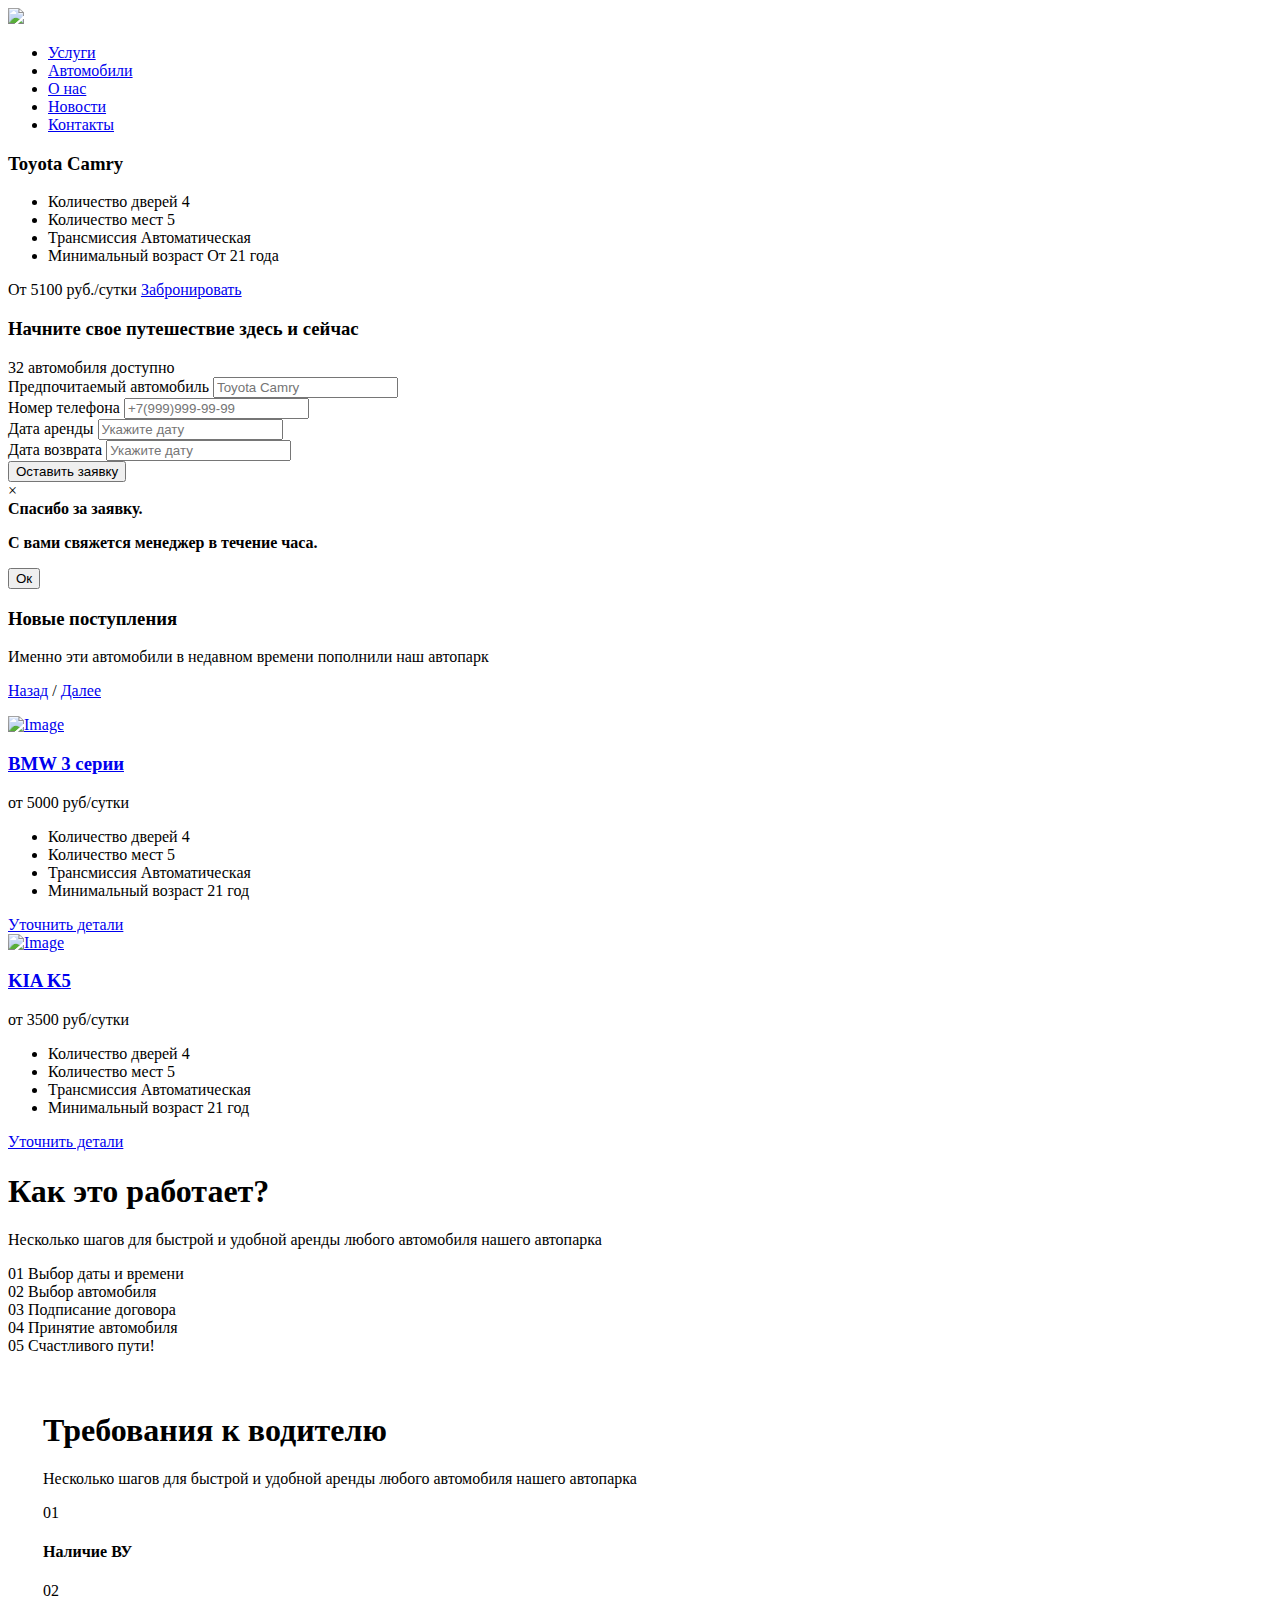
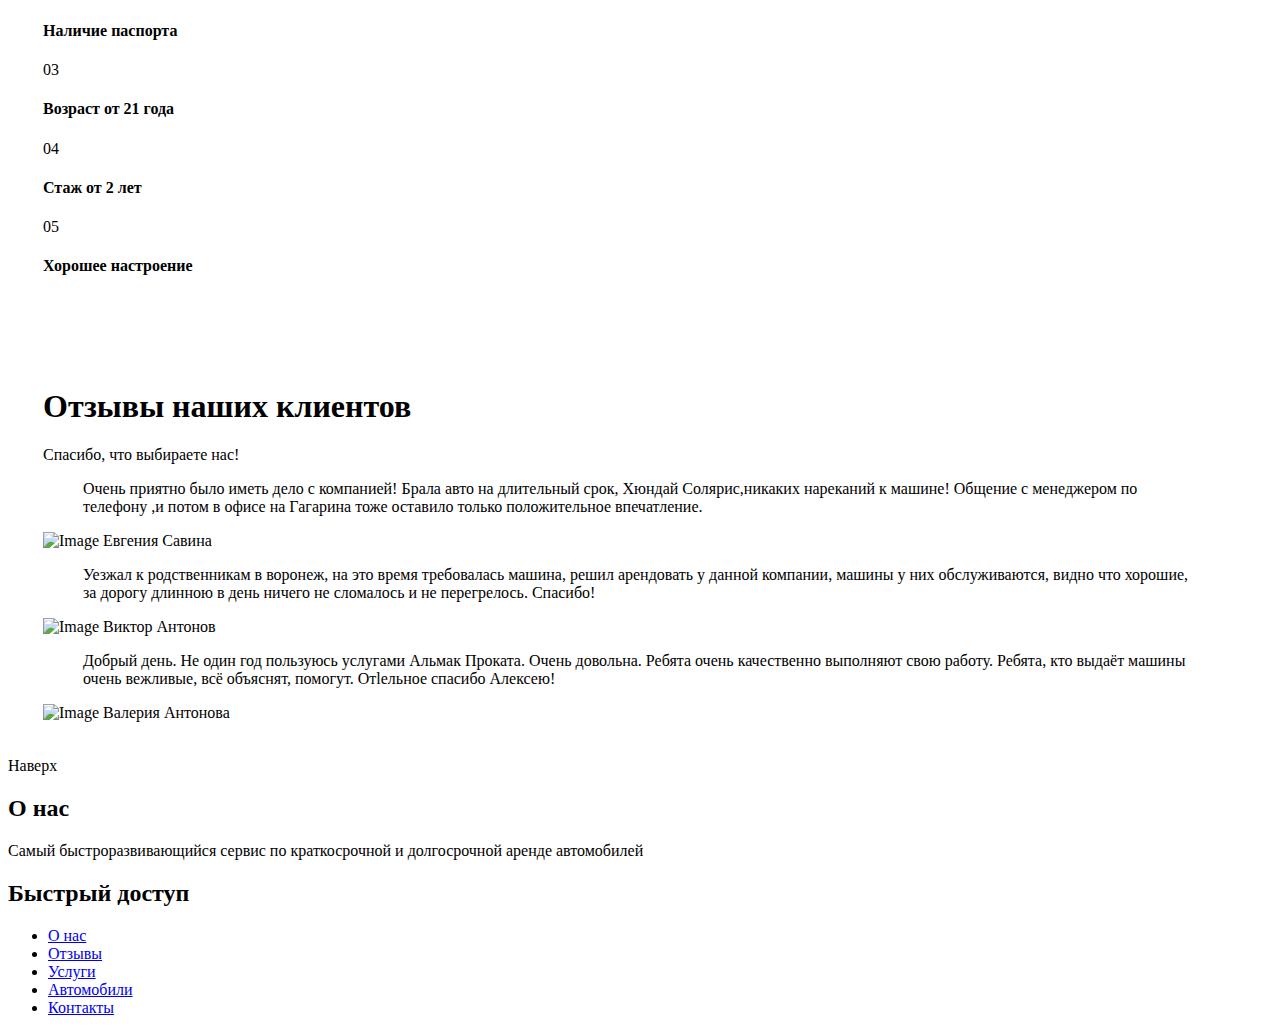
==== index.html @ 3ff5a83d "Add files via upload" ====
<!doctype html>
<html lang="en">

  <head>
    <title>Car Rent</title>
    <meta charset="utf-8">
    <meta name="viewport" content="width=device-width, initial-scale=1, shrink-to-fit=no">

    <link href="https://fonts.googleapis.com/css?family=DM+Sans:300,400,700&display=swap" rel="stylesheet">

    <link rel="stylesheet" href="fonts/icomoon/style.css">

    <link rel="stylesheet" href="css/bootstrap.min.css">
    <link rel="stylesheet" href="css/bootstrap-datepicker.css">
    <link rel="stylesheet" href="css/jquery.fancybox.min.css">
    <link rel="stylesheet" href="css/owl.carousel.min.css">
    <link rel="stylesheet" href="css/owl.theme.default.min.css">
    <link rel="stylesheet" href="fonts/flaticon/font/flaticon.css">
    <link rel="stylesheet" href="css/aos.css">

    <!-- MAIN CSS -->
    <link rel="stylesheet" href="css/style.css">

    <style type="text/css">
	body { background: url(images/fon.jpg); }

	.vtoroe {
	 	       padding: 35px;
    }


    </style>

  </head>

  <body data-spy="scroll" data-target=".site-navbar-target" data-offset="300">

    
    <div class="site-wrap" id="home-section">

      <div class="site-mobile-menu site-navbar-target">
        <div class="site-mobile-menu-header">
          <div class="site-mobile-menu-close mt-3">
            <span class="icon-close2 js-menu-toggle"></span>
          </div>
        </div>
        <div class="site-mobile-menu-body"></div>
      </div>



      <header class="site-navbar site-navbar-target" role="banner">

        <div class="container">
          <div class="row align-items-center position-relative">

            <div class="col-3 ">
              <div class="site-logo">
                <a href="index.html"><img src="images/logoavto.png" class="img-fluid"></a>
              </div>
            </div>

            <div class="col-9  text-right">
              

              <span class="d-inline-block d-lg-none"><a href="#" class="text-white site-menu-toggle js-menu-toggle py-5 text-white"><span class="icon-menu h3 text-white"></span></a></span>

              

              <nav class="site-navigation text-right ml-auto d-none d-lg-block" role="navigation">
                <ul class="site-menu main-menu js-clone-nav ml-auto ">
                  <li><a href="services.html" class="nav-link">Услуги</a></li>
                  <li><a href="cars.html" class="nav-link">Автомобили</a></li>
                  <li><a href="about.html" class="nav-link">О нас</a></li>
				  <li><a href="blog.html" class="nav-link">Новости</a></li>
                  <li><a href="contact.html" class="nav-link">Контакты</a></li>
                </ul>
              </nav>
            </div>

            
          </div>
        </div>

      </header>

    <div class="ftco-blocks-cover-1">
      <div class="ftco-cover-1 overlay" style="background-image: url('images/24.jpg')">
        <div class="container">
          <div class="row align-items-center">
            <div class="col-lg-5">
              <div class="feature-car-rent-box-1">
                <h3>Toyota Camry</h3>
                <ul class="list-unstyled">
                  <li>
                    <span>Количество дверей</span>
                    <span class="spec">4</span>
                  </li>
                  <li>
                    <span>Количество мест</span>
                    <span class="spec">5</span>
                  </li>
                  <li>
                    <span>Трансмиссия</span>
                    <span class="spec">Автоматическая</span>
                  </li>
                  <li>
                    <span>Минимальный возраст</span>
                    <span class="spec">От 21 года</span>
                  </li>
                </ul>
                <div class="d-flex align-items-center bg-light p-3">
                  <span>От 5100 руб./сутки</span>
                  <a href="contact.html" class="ml-auto btn btn-primary">Забронировать</a>
                </div>
              </div>
            </div>
          </div>
        </div>
      </div>
    </div>

    <div class="site-section pt-0 pb-0">
      <div class="container">
        <div class="row">
          <div class="col-12">
            
              <form class="trip-form">
                <div class="row align-items-center mb-4">
                  <div class="col-md-6">
                    <h3 class="m-0">Начните свое путешествие здесь и сейчас</h3>
                  </div>
                  <div class="col-md-6 text-md-right">
                    <span class="text-primary">32</span> <span>автомобиля доступно</span></span>
                  </div>
                </div>
                <div class="row">
                  <div class="form-group col-md-3">
                    <label for="cf-1">Предпочитаемый автомобиль</label>
                    <input type="text" id="cf-1" placeholder="Toyota Camry" class="form-control">
                  </div>
                  <div class="form-group col-md-3">
                    <label for="cf-2">Номер телефона</label>
                    <input type="text" id="cf-2" placeholder="+7(999)999-99-99" class="form-control">
                  </div>
                  <div class="form-group col-md-3">
                    <label for="cf-3">Дата аренды</label>
                    <input type="text" id="cf-3" placeholder="Укажите дату" class="form-control datepicker px-3">
                  </div>
                  <div class="form-group col-md-3">
                    <label for="cf-4">Дата возврата</label>
                    <input type="text" id="cf-4" placeholder="Укажите дату" class="form-control datepicker px-3">
                  </div>
                </div>
                <div class="row">
                  <div class="col-lg-6">
				  <button type="button" class="btn" onclick="document.getElementById('id02').style.display='block'">
				
					<span class="btn btn-primary">Оставить заявку</span>
				
				</button>
				<div id="id02" class="modal2">
					<div class="container2">
					<span onclick="document.getElementById('id02').style.display='none'" class="close" title="Закрыть">×</span>
					<br>
						<label><b>Спасибо за заявку. <p>С вами свяжется менеджер в течение часа.</p></b></label><p></p>
						<button type="button" onclick="document.getElementById('id02').style.display='none'" class="cancelbtn">Ок</button>
					</div>

			</div>

                  </div>
                </div>
				</form>
			</div>
              </form>
            </div>
        </div>
      </div>
    </div>

    

    <div class="site-section">
      <div class="container">
        <div class="row">
          <div class="col-lg-3">
            <h3>Новые поступления</h3>
            <p class="mb-4">Именно эти автомобили в недавном времени пополнили наш автопарк</p>
            <p>
              <a href="#" class="btn btn-primary custom-prev">Назад</a>
              <span class="mx-2">/</span>
              <a href="#" class="btn btn-primary custom-next">Далее</a>
            </p>
          </div>
          <div class="col-lg-9">




            <div class="nonloop-block-13 owl-carousel">
              <div class="item-1">
                <a href="#"><img src="images/33.jpg" alt="Image" class="img-fluid"></a>
                <div class="item-1-contents">
                  <div class="text-center">
                  <h3><a href="#">BMW 3 серии</a></h3>
                  <div class="rating">
                    <span class="icon-star text-warning"></span>
                    <span class="icon-star text-warning"></span>
                    <span class="icon-star text-warning"></span>
                    <span class="icon-star text-warning"></span>
                    <span class="icon-star text-warning"></span>
                  </div>
                  <div class="rent-price"><span>от 5000 руб/сутки</span></div>
                  </div>
                  <ul class="specs">
                    <li>
                      <span>Количество дверей</span>
                      <span class="spec">4</span>
                    </li>
                    <li>
                      <span>Количество мест</span>
                      <span class="spec">5</span>
                    </li>
                    <li>
                      <span>Трансмиссия</span>
                      <span class="spec">Автоматическая</span>
                    </li>
                    <li>
                      <span>Минимальный возраст</span>
                      <span class="spec">21 год</span>
                    </li>
                  </ul>
                  <div class="d-flex action">
                    <a href="contact.html" class="btn btn-primary">Уточнить детали</a>
                  </div>
                </div>
              </div>


              <div class="item-1">
                <a href="#"><img src="images/k5.jpg" alt="Image" class="img-fluid"></a>
                <div class="item-1-contents">
                  <div class="text-center">
                  <h3><a href="#">KIA K5</a></h3>
                  <div class="rating">
                    <span class="icon-star text-warning"></span>
                    <span class="icon-star text-warning"></span>
                    <span class="icon-star text-warning"></span>
                    <span class="icon-star text-warning"></span>
                    <span class="icon-star text-warning"></span>
                  </div>
                  <div class="rent-price"><span>от 3500 руб/сутки</div>
                  </div>
                  <ul class="specs">
                    <li>
                      <span>Количество дверей</span>
                      <span class="spec">4</span>
                    </li>
                    <li>
                      <span>Количество мест</span>
                      <span class="spec">5</span>
                    </li>
                    <li>
                      <span>Трансмиссия</span>
                      <span class="spec">Автоматическая</span>
                    </li>
                    <li>
                      <span>Минимальный возраст</span>
                      <span class="spec">21 год</span>
                    </li>
                  </ul>
                  <div class="d-flex action">
                    <a href="contact.html" class="btn btn-primary">Уточнить детали</a>
                  </div>
                </div>
              </div>
			  
			  
              </div>
			  

            </div>
            
          </div>
        </div>
      </div>
    

   


    <div>
      <div class="row justify-content-center text-center">
        <div class="col-7 text-center mb-5">
          <h1>Как это работает?</h1>
          <p>Несколько шагов для быстрой и удобной аренды любого автомобиля нашего автопарка</p>
        </div>
      </div>
      <div class="how-it-works d-flex">
        <div class="step">
          <span class="number"><span>01</span></span>
          <span class="caption">Выбор даты и времени</span>
        </div>
        <div class="step">
          <span class="number"><span>02</span></span>
          <span class="caption">Выбор автомобиля</span>
        </div>
        <div class="step">
          <span class="number"><span>03</span></span>
          <span class="caption">Подписание договора</span>
        </div>
        <div class="step">
          <span class="number"><span>04</span></span>
          <span class="caption">Принятие автомобиля</span>
        </div>
        <div class="step">
          <span class="number"><span>05</span></span>
          <span class="caption">Счастливого пути!</span>
        </div>
      </div>
     

         <div class="vtoroe">

      <div class="row justify-content-center text-center">
        <div class="col-7 text-center mb-5">
          <h1>Требования к водителю</h1>
          <p>Несколько шагов для быстрой и удобной аренды любого автомобиля нашего автопарка</p>
        </div>
      </div>
      <div class="how-it-works d-flex text-center">
        <div class="step">
          <span class="number"><span>01</span></span>
          <span class="caption"><h4>Наличие ВУ</h4></span>
        </div>
        <div class="step">
          <span class="number"><span>02</span></span>
          <span class="caption"><h4>Наличие паспорта</h4></span>
        </div>
        <div class="step">
          <span class="number"><span>03</span></span>
          <span class="caption"><h4>Возраст от 21 года</h4></span>
        </div>
        <div class="step">
          <span class="number"><span>04</span></span>
          <span class="caption"><h4>Стаж от 2 лет</h4></span>
        </div>
        <div class="step">
          <span class="number"><span>05</span></span>
          <span class="caption"><h4>Хорошее настроение</h4></span>
        </div>
      </div>
    </div>
	</div>
    
    
    <div class="vtoroe">
      <div class="container">
        <div class="row justify-content-center text-center mb-5">
          <div> 
            <h1>Отзывы наших клиентов</h1>
	    <p>Спасибо, что выбираете нас!</p>
          </div>
        </div>
        <div class="row">
          <div class="col-lg-4 mb-4 mb-lg-0">
            <div class="testimonial-2">
              <blockquote class="mb-4">
                <p>Очень приятно было иметь дело с компанией! Брала авто на длительный срок, Хюндай Солярис,никаких нареканий к машине! Общение с менеджером по телефону ,и потом в офисе на Гагарина тоже оставило только положительное впечатление.</p>
              </blockquote>
              <div class="d-flex v-card align-items-center">
                <img src="images/person_1.jpg" alt="Image" class="img-fluid mr-3">
                <span>Евгения Савина</span>
              </div>
            </div>
          </div>
          <div class="col-lg-4 mb-4 mb-lg-0">
            <div class="testimonial-2">
              <blockquote class="mb-4">
                <p>Уезжал к родственникам в воронеж, на это время требовалась машина, решил арендовать у данной компании, машины у них обслуживаются, видно что хорошие, за дорогу длинною в день ничего не сломалось и не перегрелось. Спасибо!</p>
              </blockquote>
              <div class="d-flex v-card align-items-center">
                <img src="images/person_2.jpg" alt="Image" class="img-fluid mr-3">
                <span>Виктор Антонов</span>
              </div>
            </div>
          </div>
          <div class="col-lg-4 mb-4 mb-lg-0">
            <div class="testimonial-2">
              <blockquote class="mb-4">
                <p>Добрый день. Не один год пользуюсь услугами Альмак Проката. Очень довольна. Ребята очень качественно выполняют свою работу. Ребята, кто выдаёт машины очень вежливые, всё объяснят, помогут. Отlельное спасибо Алексею!</p>
              </blockquote>
              <div class="d-flex v-card align-items-center">
                <img src="images/person_3.jpg" alt="Image" class="img-fluid mr-3">
                <span>Валерия Антонова</span>
              </div>
            </div>
          </div>
        </div>
      </div>
    </div>

		<div id="button-up">
			<span>Наверх</span>
		</div>
		
    <footer class="site-footer">
      <div class="container">
        <div class="row">
          <div class="col-lg-3">
            <h2 class="footer-heading mb-4">О нас</h2>
                <p>Самый быстроразвивающийся сервис по краткосрочной и долгосрочной аренде автомобилей </p>
          </div>
          <div class="col-lg-8 ml-auto">
            <div class="row">
              <div class="col-lg-3">
                <h2 class="footer-heading mb-4">Быстрый доступ</h2>
                <ul class="col-xs-4">
                  <li><a href="about.html">О нас</a></li>
                  <li><a href="index.html">Отзывы</a></li>
                  <li><a href="services.html">Услуги</a></li>
                  <li><a href="cars.html">Автомобили</a></li>
                  <li><a href="contact.html">Контакты</a></li>
                </ul>
              </div>
            </div>
          </div>
        </div>
        <div style="position:absolute; left:730px; bottom: -2700px;"> 
		<a href="https://ru-ru.facebook.com" class="facebook"></a>
    	<a href="https://twitter.com" class="twitter"></a>
    	<a href="https://www.youtube.com" class="youtube"></a>
    	<a href="https://www.instagram.com" class="instagram"></a>
    	<a href="https://www.linkedin.cn" class="linkedin"></a>
	</div>
      </div>
    </footer>

    </div>

    <script src="js/jquery-3.3.1.min.js"></script>
    <script src="js/popper.min.js"></script>
    <script src="js/bootstrap.min.js"></script>
    <script src="js/owl.carousel.min.js"></script>
    <script src="js/jquery.sticky.js"></script>
    <script src="js/jquery.waypoints.min.js"></script>
    <script src="js/jquery.animateNumber.min.js"></script>
    <script src="js/jquery.fancybox.min.js"></script>
    <script src="js/jquery.easing.1.3.js"></script>
    <script src="js/bootstrap-datepicker.min.js"></script>
    <script src="js/aos.js"></script>

    <script src="js/main.js"></script>
	
  </body>

</html>
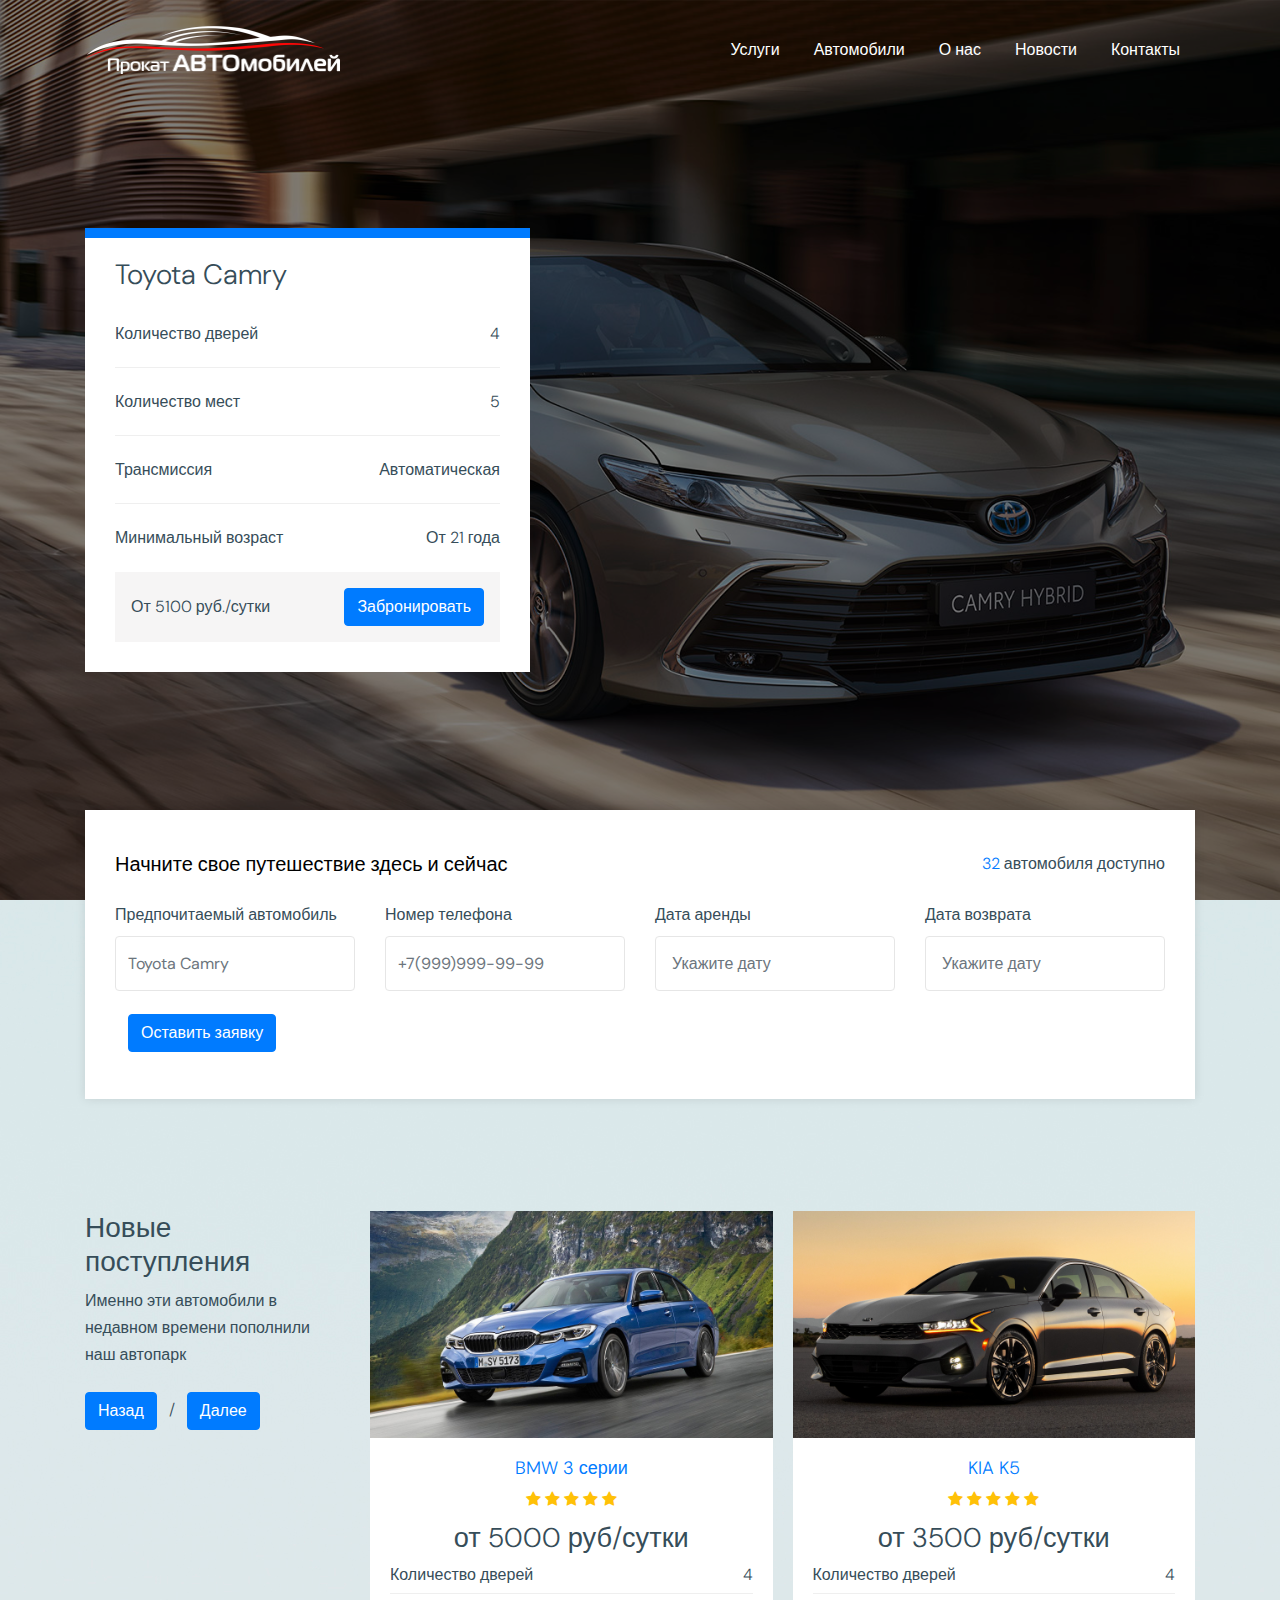
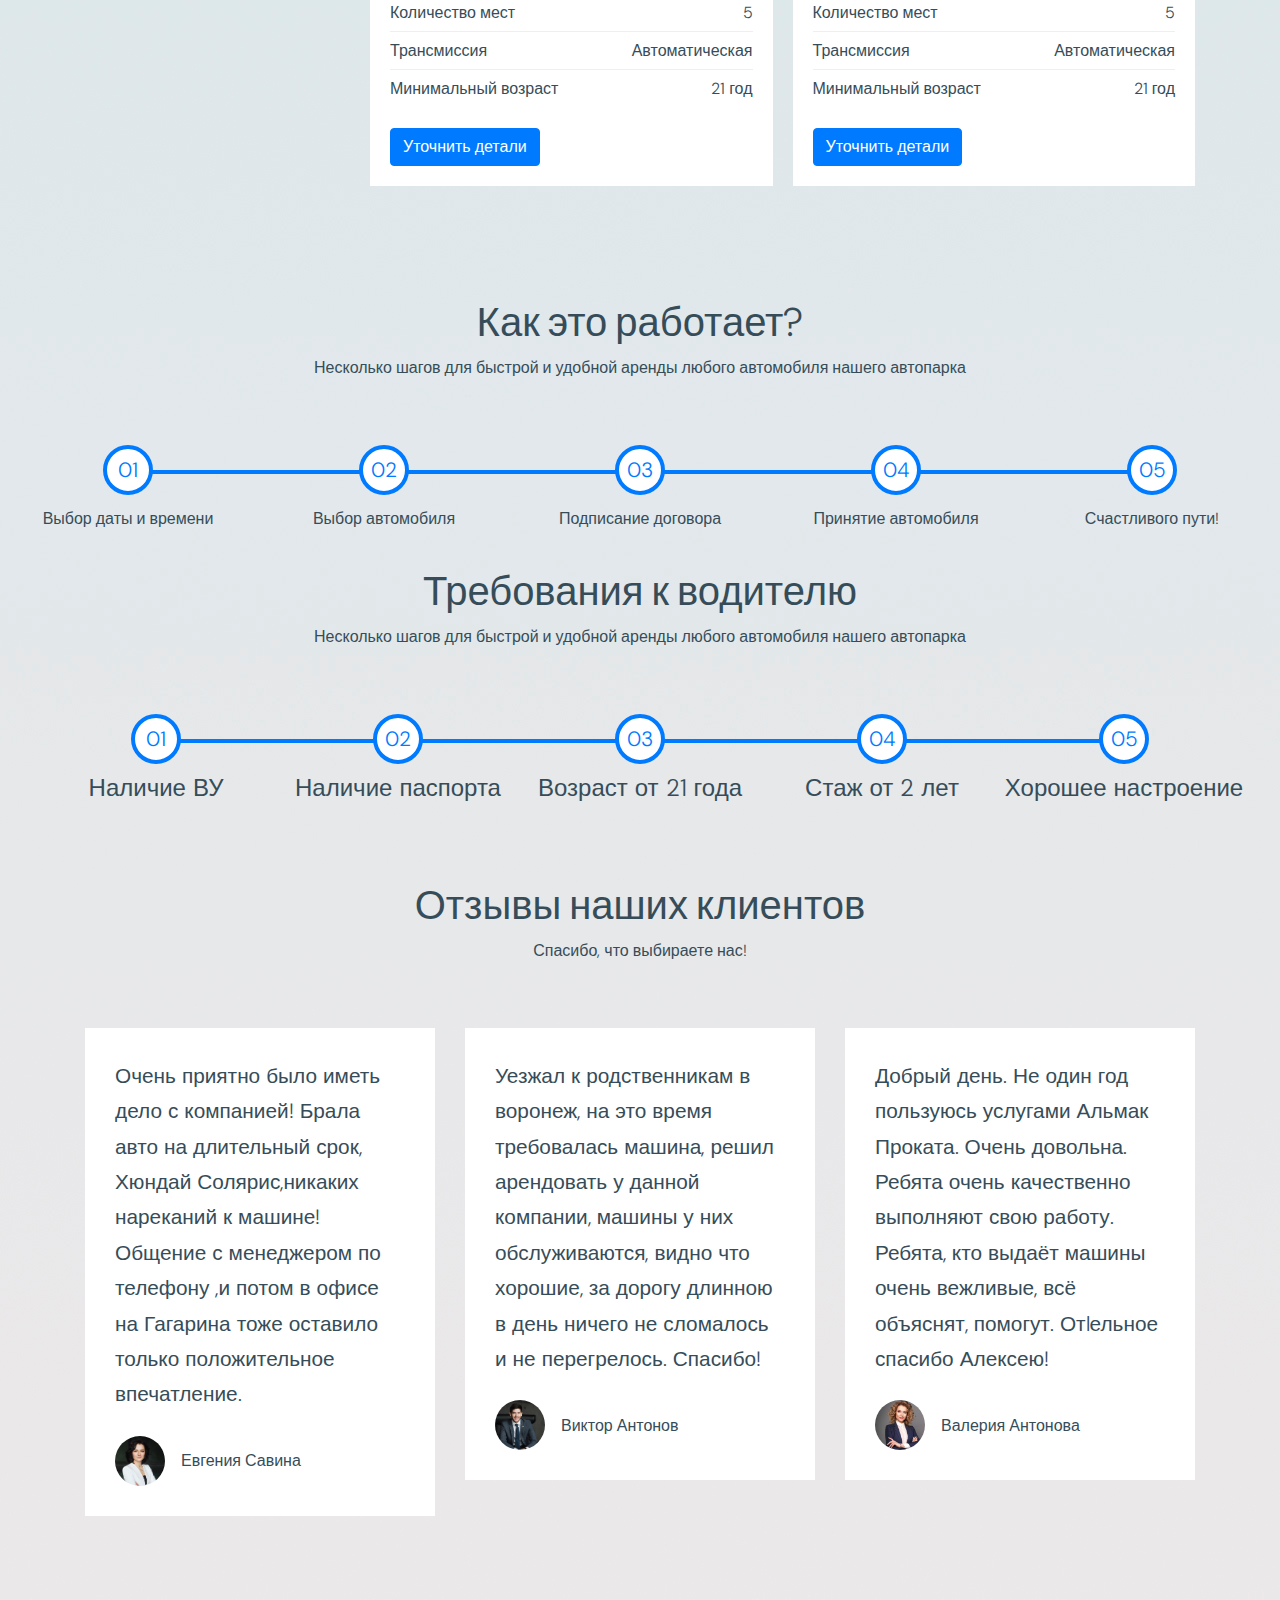
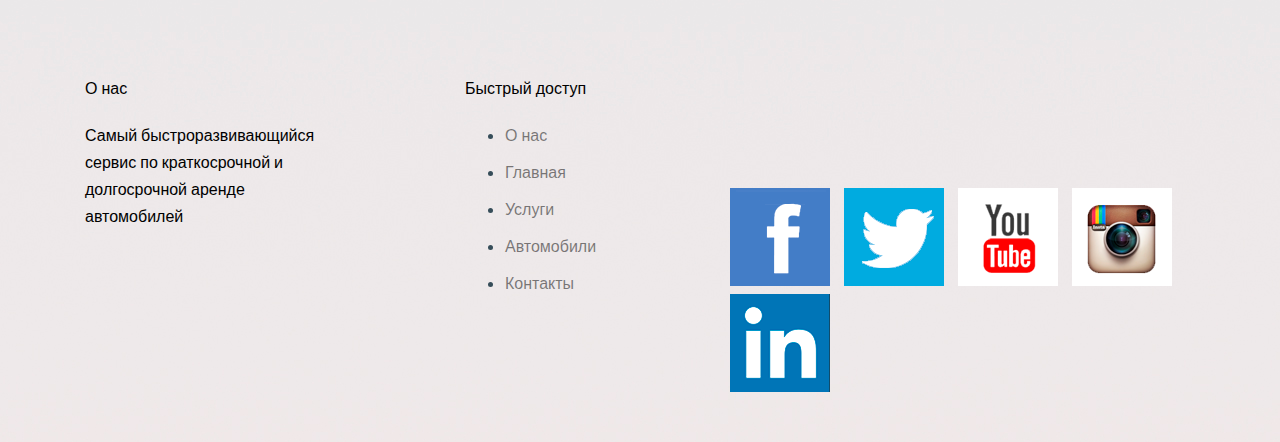
==== commit cf781809: "Add files via upload" ====
--- a/index.html
+++ b/index.html
@@ -418,7 +418,7 @@
                 <h2 class="footer-heading mb-4">Быстрый доступ</h2>
                 <ul class="col-xs-4">
                   <li><a href="about.html">О нас</a></li>
-                  <li><a href="index.html">Отзывы</a></li>
+                  <li><a href="index.html">Главная</a></li>
                   <li><a href="services.html">Услуги</a></li>
                   <li><a href="cars.html">Автомобили</a></li>
                   <li><a href="contact.html">Контакты</a></li>
--- a/fonts/icomoon/style.css
+++ b/fonts/icomoon/style.css
@@ -0,0 +1,4919 @@
+@font-face {
+  font-family: 'icomoon';
+  src:  url('fonts/icomoon.eot?10si43');
+  src:  url('fonts/icomoon.eot?10si43#iefix') format('embedded-opentype'),
+    url('fonts/icomoon.ttf?10si43') format('truetype'),
+    url('fonts/icomoon.woff?10si43') format('woff'),
+    url('fonts/icomoon.svg?10si43#icomoon') format('svg');
+  font-weight: normal;
+  font-style: normal;
+}
+
+[class^="icon-"], [class*=" icon-"] {
+  /* use !important to prevent issues with browser extensions that change fonts */
+  font-family: 'icomoon' !important;
+  speak: none;
+  font-style: normal;
+  font-weight: normal;
+  font-variant: normal;
+  text-transform: none;
+  line-height: 1;
+
+  /* Better Font Rendering =========== */
+  -webkit-font-smoothing: antialiased;
+  -moz-osx-font-smoothing: grayscale;
+}
+
+.icon-asterisk:before {
+  content: "\f069";
+}
+.icon-plus:before {
+  content: "\f067";
+}
+.icon-question:before {
+  content: "\f128";
+}
+.icon-minus:before {
+  content: "\f068";
+}
+.icon-glass:before {
+  content: "\f000";
+}
+.icon-music:before {
+  content: "\f001";
+}
+.icon-search:before {
+  content: "\f002";
+}
+.icon-envelope-o:before {
+  content: "\f003";
+}
+.icon-heart:before {
+  content: "\f004";
+}
+.icon-star:before {
+  content: "\f005";
+}
+.icon-star-o:before {
+  content: "\f006";
+}
+.icon-user:before {
+  content: "\f007";
+}
+.icon-film:before {
+  content: "\f008";
+}
+.icon-th-large:before {
+  content: "\f009";
+}
+.icon-th:before {
+  content: "\f00a";
+}
+.icon-th-list:before {
+  content: "\f00b";
+}
+.icon-check:before {
+  content: "\f00c";
+}
+.icon-close:before {
+  content: "\f00d";
+}
+.icon-remove:before {
+  content: "\f00d";
+}
+.icon-times:before {
+  content: "\f00d";
+}
+.icon-search-plus:before {
+  content: "\f00e";
+}
+.icon-search-minus:before {
+  content: "\f010";
+}
+.icon-power-off:before {
+  content: "\f011";
+}
+.icon-signal:before {
+  content: "\f012";
+}
+.icon-cog:before {
+  content: "\f013";
+}
+.icon-gear:before {
+  content: "\f013";
+}
+.icon-trash-o:before {
+  content: "\f014";
+}
+.icon-home:before {
+  content: "\f015";
+}
+.icon-file-o:before {
+  content: "\f016";
+}
+.icon-clock-o:before {
+  content: "\f017";
+}
+.icon-road:before {
+  content: "\f018";
+}
+.icon-download:before {
+  content: "\f019";
+}
+.icon-arrow-circle-o-down:before {
+  content: "\f01a";
+}
+.icon-arrow-circle-o-up:before {
+  content: "\f01b";
+}
+.icon-inbox:before {
+  content: "\f01c";
+}
+.icon-play-circle-o:before {
+  content: "\f01d";
+}
+.icon-repeat:before {
+  content: "\f01e";
+}
+.icon-rotate-right:before {
+  content: "\f01e";
+}
+.icon-refresh:before {
+  content: "\f021";
+}
+.icon-list-alt:before {
+  content: "\f022";
+}
+.icon-lock:before {
+  content: "\f023";
+}
+.icon-flag:before {
+  content: "\f024";
+}
+.icon-headphones:before {
+  content: "\f025";
+}
+.icon-volume-off:before {
+  content: "\f026";
+}
+.icon-volume-down:before {
+  content: "\f027";
+}
+.icon-volume-up:before {
+  content: "\f028";
+}
+.icon-qrcode:before {
+  content: "\f029";
+}
+.icon-barcode:before {
+  content: "\f02a";
+}
+.icon-tag:before {
+  content: "\f02b";
+}
+.icon-tags:before {
+  content: "\f02c";
+}
+.icon-book:before {
+  content: "\f02d";
+}
+.icon-bookmark:before {
+  content: "\f02e";
+}
+.icon-print:before {
+  content: "\f02f";
+}
+.icon-camera:before {
+  content: "\f030";
+}
+.icon-font:before {
+  content: "\f031";
+}
+.icon-bold:before {
+  content: "\f032";
+}
+.icon-italic:before {
+  content: "\f033";
+}
+.icon-text-height:before {
+  content: "\f034";
+}
+.icon-text-width:before {
+  content: "\f035";
+}
+.icon-align-left:before {
+  content: "\f036";
+}
+.icon-align-center:before {
+  content: "\f037";
+}
+.icon-align-right:before {
+  content: "\f038";
+}
+.icon-align-justify:before {
+  content: "\f039";
+}
+.icon-list:before {
+  content: "\f03a";
+}
+.icon-dedent:before {
+  content: "\f03b";
+}
+.icon-outdent:before {
+  content: "\f03b";
+}
+.icon-indent:before {
+  content: "\f03c";
+}
+.icon-video-camera:before {
+  content: "\f03d";
+}
+.icon-image:before {
+  content: "\f03e";
+}
+.icon-photo:before {
+  content: "\f03e";
+}
+.icon-picture-o:before {
+  content: "\f03e";
+}
+.icon-pencil:before {
+  content: "\f040";
+}
+.icon-map-marker:before {
+  content: "\f041";
+}
+.icon-adjust:before {
+  content: "\f042";
+}
+.icon-tint:before {
+  content: "\f043";
+}
+.icon-edit:before {
+  content: "\f044";
+}
+.icon-pencil-square-o:before {
+  content: "\f044";
+}
+.icon-share-square-o:before {
+  content: "\f045";
+}
+.icon-check-square-o:before {
+  content: "\f046";
+}
+.icon-arrows:before {
+  content: "\f047";
+}
+.icon-step-backward:before {
+  content: "\f048";
+}
+.icon-fast-backward:before {
+  content: "\f049";
+}
+.icon-backward:before {
+  content: "\f04a";
+}
+.icon-play:before {
+  content: "\f04b";
+}
+.icon-pause:before {
+  content: "\f04c";
+}
+.icon-stop:before {
+  content: "\f04d";
+}
+.icon-forward:before {
+  content: "\f04e";
+}
+.icon-fast-forward:before {
+  content: "\f050";
+}
+.icon-step-forward:before {
+  content: "\f051";
+}
+.icon-eject:before {
+  content: "\f052";
+}
+.icon-chevron-left:before {
+  content: "\f053";
+}
+.icon-chevron-right:before {
+  content: "\f054";
+}
+.icon-plus-circle:before {
+  content: "\f055";
+}
+.icon-minus-circle:before {
+  content: "\f056";
+}
+.icon-times-circle:before {
+  content: "\f057";
+}
+.icon-check-circle:before {
+  content: "\f058";
+}
+.icon-question-circle:before {
+  content: "\f059";
+}
+.icon-info-circle:before {
+  content: "\f05a";
+}
+.icon-crosshairs:before {
+  content: "\f05b";
+}
+.icon-times-circle-o:before {
+  content: "\f05c";
+}
+.icon-check-circle-o:before {
+  content: "\f05d";
+}
+.icon-ban:before {
+  content: "\f05e";
+}
+.icon-arrow-left:before {
+  content: "\f060";
+}
+.icon-arrow-right:before {
+  content: "\f061";
+}
+.icon-arrow-up:before {
+  content: "\f062";
+}
+.icon-arrow-down:before {
+  content: "\f063";
+}
+.icon-mail-forward:before {
+  content: "\f064";
+}
+.icon-share:before {
+  content: "\f064";
+}
+.icon-expand:before {
+  content: "\f065";
+}
+.icon-compress:before {
+  content: "\f066";
+}
+.icon-exclamation-circle:before {
+  content: "\f06a";
+}
+.icon-gift:before {
+  content: "\f06b";
+}
+.icon-leaf:before {
+  content: "\f06c";
+}
+.icon-fire:before {
+  content: "\f06d";
+}
+.icon-eye:before {
+  content: "\f06e";
+}
+.icon-eye-slash:before {
+  content: "\f070";
+}
+.icon-exclamation-triangle:before {
+  content: "\f071";
+}
+.icon-warning:before {
+  content: "\f071";
+}
+.icon-plane:before {
+  content: "\f072";
+}
+.icon-calendar:before {
+  content: "\f073";
+}
+.icon-random:before {
+  content: "\f074";
+}
+.icon-comment:before {
+  content: "\f075";
+}
+.icon-magnet:before {
+  content: "\f076";
+}
+.icon-chevron-up:before {
+  content: "\f077";
+}
+.icon-chevron-down:before {
+  content: "\f078";
+}
+.icon-retweet:before {
+  content: "\f079";
+}
+.icon-shopping-cart:before {
+  content: "\f07a";
+}
+.icon-folder:before {
+  content: "\f07b";
+}
+.icon-folder-open:before {
+  content: "\f07c";
+}
+.icon-arrows-v:before {
+  content: "\f07d";
+}
+.icon-arrows-h:before {
+  content: "\f07e";
+}
+.icon-bar-chart:before {
+  content: "\f080";
+}
+.icon-bar-chart-o:before {
+  content: "\f080";
+}
+.icon-twitter-square:before {
+  content: "\f081";
+}
+.icon-facebook-square:before {
+  content: "\f082";
+}
+.icon-camera-retro:before {
+  content: "\f083";
+}
+.icon-key:before {
+  content: "\f084";
+}
+.icon-cogs:before {
+  content: "\f085";
+}
+.icon-gears:before {
+  content: "\f085";
+}
+.icon-comments:before {
+  content: "\f086";
+}
+.icon-thumbs-o-up:before {
+  content: "\f087";
+}
+.icon-thumbs-o-down:before {
+  content: "\f088";
+}
+.icon-star-half:before {
+  content: "\f089";
+}
+.icon-heart-o:before {
+  content: "\f08a";
+}
+.icon-sign-out:before {
+  content: "\f08b";
+}
+.icon-linkedin-square:before {
+  content: "\f08c";
+}
+.icon-thumb-tack:before {
+  content: "\f08d";
+}
+.icon-external-link:before {
+  content: "\f08e";
+}
+.icon-sign-in:before {
+  content: "\f090";
+}
+.icon-trophy:before {
+  content: "\f091";
+}
+.icon-github-square:before {
+  content: "\f092";
+}
+.icon-upload:before {
+  content: "\f093";
+}
+.icon-lemon-o:before {
+  content: "\f094";
+}
+.icon-phone:before {
+  content: "\f095";
+}
+.icon-square-o:before {
+  content: "\f096";
+}
+.icon-bookmark-o:before {
+  content: "\f097";
+}
+.icon-phone-square:before {
+  content: "\f098";
+}
+.icon-twitter:before {
+  content: "\f099";
+}
+.icon-facebook:before {
+  content: "\f09a";
+}
+.icon-facebook-f:before {
+  content: "\f09a";
+}
+.icon-github:before {
+  content: "\f09b";
+}
+.icon-unlock:before {
+  content: "\f09c";
+}
+.icon-credit-card:before {
+  content: "\f09d";
+}
+.icon-feed:before {
+  content: "\f09e";
+}
+.icon-rss:before {
+  content: "\f09e";
+}
+.icon-hdd-o:before {
+  content: "\f0a0";
+}
+.icon-bullhorn:before {
+  content: "\f0a1";
+}
+.icon-bell-o:before {
+  content: "\f0a2";
+}
+.icon-certificate:before {
+  content: "\f0a3";
+}
+.icon-hand-o-right:before {
+  content: "\f0a4";
+}
+.icon-hand-o-left:before {
+  content: "\f0a5";
+}
+.icon-hand-o-up:before {
+  content: "\f0a6";
+}
+.icon-hand-o-down:before {
+  content: "\f0a7";
+}
+.icon-arrow-circle-left:before {
+  content: "\f0a8";
+}
+.icon-arrow-circle-right:before {
+  content: "\f0a9";
+}
+.icon-arrow-circle-up:before {
+  content: "\f0aa";
+}
+.icon-arrow-circle-down:before {
+  content: "\f0ab";
+}
+.icon-globe:before {
+  content: "\f0ac";
+}
+.icon-wrench:before {
+  content: "\f0ad";
+}
+.icon-tasks:before {
+  content: "\f0ae";
+}
+.icon-filter:before {
+  content: "\f0b0";
+}
+.icon-briefcase:before {
+  content: "\f0b1";
+}
+.icon-arrows-alt:before {
+  content: "\f0b2";
+}
+.icon-group:before {
+  content: "\f0c0";
+}
+.icon-users:before {
+  content: "\f0c0";
+}
+.icon-chain:before {
+  content: "\f0c1";
+}
+.icon-link:before {
+  content: "\f0c1";
+}
+.icon-cloud:before {
+  content: "\f0c2";
+}
+.icon-flask:before {
+  content: "\f0c3";
+}
+.icon-cut:before {
+  content: "\f0c4";
+}
+.icon-scissors:before {
+  content: "\f0c4";
+}
+.icon-copy:before {
+  content: "\f0c5";
+}
+.icon-files-o:before {
+  content: "\f0c5";
+}
+.icon-paperclip:before {
+  content: "\f0c6";
+}
+.icon-floppy-o:before {
+  content: "\f0c7";
+}
+.icon-save:before {
+  content: "\f0c7";
+}
+.icon-square:before {
+  content: "\f0c8";
+}
+.icon-bars:before {
+  content: "\f0c9";
+}
+.icon-navicon:before {
+  content: "\f0c9";
+}
+.icon-reorder:before {
+  content: "\f0c9";
+}
+.icon-list-ul:before {
+  content: "\f0ca";
+}
+.icon-list-ol:before {
+  content: "\f0cb";
+}
+.icon-strikethrough:before {
+  content: "\f0cc";
+}
+.icon-underline:before {
+  content: "\f0cd";
+}
+.icon-table:before {
+  content: "\f0ce";
+}
+.icon-magic:before {
+  content: "\f0d0";
+}
+.icon-truck:before {
+  content: "\f0d1";
+}
+.icon-pinterest:before {
+  content: "\f0d2";
+}
+.icon-pinterest-square:before {
+  content: "\f0d3";
+}
+.icon-google-plus-square:before {
+  content: "\f0d4";
+}
+.icon-google-plus:before {
+  content: "\f0d5";
+}
+.icon-money:before {
+  content: "\f0d6";
+}
+.icon-caret-down:before {
+  content: "\f0d7";
+}
+.icon-caret-up:before {
+  content: "\f0d8";
+}
+.icon-caret-left:before {
+  content: "\f0d9";
+}
+.icon-caret-right:before {
+  content: "\f0da";
+}
+.icon-columns:before {
+  content: "\f0db";
+}
+.icon-sort:before {
+  content: "\f0dc";
+}
+.icon-unsorted:before {
+  content: "\f0dc";
+}
+.icon-sort-desc:before {
+  content: "\f0dd";
+}
+.icon-sort-down:before {
+  content: "\f0dd";
+}
+.icon-sort-asc:before {
+  content: "\f0de";
+}
+.icon-sort-up:before {
+  content: "\f0de";
+}
+.icon-envelope:before {
+  content: "\f0e0";
+}
+.icon-linkedin:before {
+  content: "\f0e1";
+}
+.icon-rotate-left:before {
+  content: "\f0e2";
+}
+.icon-undo:before {
+  content: "\f0e2";
+}
+.icon-gavel:before {
+  content: "\f0e3";
+}
+.icon-legal:before {
+  content: "\f0e3";
+}
+.icon-dashboard:before {
+  content: "\f0e4";
+}
+.icon-tachometer:before {
+  content: "\f0e4";
+}
+.icon-comment-o:before {
+  content: "\f0e5";
+}
+.icon-comments-o:before {
+  content: "\f0e6";
+}
+.icon-bolt:before {
+  content: "\f0e7";
+}
+.icon-flash:before {
+  content: "\f0e7";
+}
+.icon-sitemap:before {
+  content: "\f0e8";
+}
+.icon-umbrella:before {
+  content: "\f0e9";
+}
+.icon-clipboard:before {
+  content: "\f0ea";
+}
+.icon-paste:before {
+  content: "\f0ea";
+}
+.icon-lightbulb-o:before {
+  content: "\f0eb";
+}
+.icon-exchange:before {
+  content: "\f0ec";
+}
+.icon-cloud-download:before {
+  content: "\f0ed";
+}
+.icon-cloud-upload:before {
+  content: "\f0ee";
+}
+.icon-user-md:before {
+  content: "\f0f0";
+}
+.icon-stethoscope:before {
+  content: "\f0f1";
+}
+.icon-suitcase:before {
+  content: "\f0f2";
+}
+.icon-bell:before {
+  content: "\f0f3";
+}
+.icon-coffee:before {
+  content: "\f0f4";
+}
+.icon-cutlery:before {
+  content: "\f0f5";
+}
+.icon-file-text-o:before {
+  content: "\f0f6";
+}
+.icon-building-o:before {
+  content: "\f0f7";
+}
+.icon-hospital-o:before {
+  content: "\f0f8";
+}
+.icon-ambulance:before {
+  content: "\f0f9";
+}
+.icon-medkit:before {
+  content: "\f0fa";
+}
+.icon-fighter-jet:before {
+  content: "\f0fb";
+}
+.icon-beer:before {
+  content: "\f0fc";
+}
+.icon-h-square:before {
+  content: "\f0fd";
+}
+.icon-plus-square:before {
+  content: "\f0fe";
+}
+.icon-angle-double-left:before {
+  content: "\f100";
+}
+.icon-angle-double-right:before {
+  content: "\f101";
+}
+.icon-angle-double-up:before {
+  content: "\f102";
+}
+.icon-angle-double-down:before {
+  content: "\f103";
+}
+.icon-angle-left:before {
+  content: "\f104";
+}
+.icon-angle-right:before {
+  content: "\f105";
+}
+.icon-angle-up:before {
+  content: "\f106";
+}
+.icon-angle-down:before {
+  content: "\f107";
+}
+.icon-desktop:before {
+  content: "\f108";
+}
+.icon-laptop:before {
+  content: "\f109";
+}
+.icon-tablet:before {
+  content: "\f10a";
+}
+.icon-mobile:before {
+  content: "\f10b";
+}
+.icon-mobile-phone:before {
+  content: "\f10b";
+}
+.icon-circle-o:before {
+  content: "\f10c";
+}
+.icon-quote-left:before {
+  content: "\f10d";
+}
+.icon-quote-right:before {
+  content: "\f10e";
+}
+.icon-spinner:before {
+  content: "\f110";
+}
+.icon-circle:before {
+  content: "\f111";
+}
+.icon-mail-reply:before {
+  content: "\f112";
+}
+.icon-reply:before {
+  content: "\f112";
+}
+.icon-github-alt:before {
+  content: "\f113";
+}
+.icon-folder-o:before {
+  content: "\f114";
+}
+.icon-folder-open-o:before {
+  content: "\f115";
+}
+.icon-smile-o:before {
+  content: "\f118";
+}
+.icon-frown-o:before {
+  content: "\f119";
+}
+.icon-meh-o:before {
+  content: "\f11a";
+}
+.icon-gamepad:before {
+  content: "\f11b";
+}
+.icon-keyboard-o:before {
+  content: "\f11c";
+}
+.icon-flag-o:before {
+  content: "\f11d";
+}
+.icon-flag-checkered:before {
+  content: "\f11e";
+}
+.icon-terminal:before {
+  content: "\f120";
+}
+.icon-code:before {
+  content: "\f121";
+}
+.icon-mail-reply-all:before {
+  content: "\f122";
+}
+.icon-reply-all:before {
+  content: "\f122";
+}
+.icon-star-half-empty:before {
+  content: "\f123";
+}
+.icon-star-half-full:before {
+  content: "\f123";
+}
+.icon-star-half-o:before {
+  content: "\f123";
+}
+.icon-location-arrow:before {
+  content: "\f124";
+}
+.icon-crop:before {
+  content: "\f125";
+}
+.icon-code-fork:before {
+  content: "\f126";
+}
+.icon-chain-broken:before {
+  content: "\f127";
+}
+.icon-unlink:before {
+  content: "\f127";
+}
+.icon-info:before {
+  content: "\f129";
+}
+.icon-exclamation:before {
+  content: "\f12a";
+}
+.icon-superscript:before {
+  content: "\f12b";
+}
+.icon-subscript:before {
+  content: "\f12c";
+}
+.icon-eraser:before {
+  content: "\f12d";
+}
+.icon-puzzle-piece:before {
+  content: "\f12e";
+}
+.icon-microphone:before {
+  content: "\f130";
+}
+.icon-microphone-slash:before {
+  content: "\f131";
+}
+.icon-shield:before {
+  content: "\f132";
+}
+.icon-calendar-o:before {
+  content: "\f133";
+}
+.icon-fire-extinguisher:before {
+  content: "\f134";
+}
+.icon-rocket:before {
+  content: "\f135";
+}
+.icon-maxcdn:before {
+  content: "\f136";
+}
+.icon-chevron-circle-left:before {
+  content: "\f137";
+}
+.icon-chevron-circle-right:before {
+  content: "\f138";
+}
+.icon-chevron-circle-up:before {
+  content: "\f139";
+}
+.icon-chevron-circle-down:before {
+  content: "\f13a";
+}
+.icon-html5:before {
+  content: "\f13b";
+}
+.icon-css3:before {
+  content: "\f13c";
+}
+.icon-anchor:before {
+  content: "\f13d";
+}
+.icon-unlock-alt:before {
+  content: "\f13e";
+}
+.icon-bullseye:before {
+  content: "\f140";
+}
+.icon-ellipsis-h:before {
+  content: "\f141";
+}
+.icon-ellipsis-v:before {
+  content: "\f142";
+}
+.icon-rss-square:before {
+  content: "\f143";
+}
+.icon-play-circle:before {
+  content: "\f144";
+}
+.icon-ticket:before {
+  content: "\f145";
+}
+.icon-minus-square:before {
+  content: "\f146";
+}
+.icon-minus-square-o:before {
+  content: "\f147";
+}
+.icon-level-up:before {
+  content: "\f148";
+}
+.icon-level-down:before {
+  content: "\f149";
+}
+.icon-check-square:before {
+  content: "\f14a";
+}
+.icon-pencil-square:before {
+  content: "\f14b";
+}
+.icon-external-link-square:before {
+  content: "\f14c";
+}
+.icon-share-square:before {
+  content: "\f14d";
+}
+.icon-compass:before {
+  content: "\f14e";
+}
+.icon-caret-square-o-down:before {
+  content: "\f150";
+}
+.icon-toggle-down:before {
+  content: "\f150";
+}
+.icon-caret-square-o-up:before {
+  content: "\f151";
+}
+.icon-toggle-up:before {
+  content: "\f151";
+}
+.icon-caret-square-o-right:before {
+  content: "\f152";
+}
+.icon-toggle-right:before {
+  content: "\f152";
+}
+.icon-eur:before {
+  content: "\f153";
+}
+.icon-euro:before {
+  content: "\f153";
+}
+.icon-gbp:before {
+  content: "\f154";
+}
+.icon-dollar:before {
+  content: "\f155";
+}
+.icon-usd:before {
+  content: "\f155";
+}
+.icon-inr:before {
+  content: "\f156";
+}
+.icon-rupee:before {
+  content: "\f156";
+}
+.icon-cny:before {
+  content: "\f157";
+}
+.icon-jpy:before {
+  content: "\f157";
+}
+.icon-rmb:before {
+  content: "\f157";
+}
+.icon-yen:before {
+  content: "\f157";
+}
+.icon-rouble:before {
+  content: "\f158";
+}
+.icon-rub:before {
+  content: "\f158";
+}
+.icon-ruble:before {
+  content: "\f158";
+}
+.icon-krw:before {
+  content: "\f159";
+}
+.icon-won:before {
+  content: "\f159";
+}
+.icon-bitcoin:before {
+  content: "\f15a";
+}
+.icon-btc:before {
+  content: "\f15a";
+}
+.icon-file:before {
+  content: "\f15b";
+}
+.icon-file-text:before {
+  content: "\f15c";
+}
+.icon-sort-alpha-asc:before {
+  content: "\f15d";
+}
+.icon-sort-alpha-desc:before {
+  content: "\f15e";
+}
+.icon-sort-amount-asc:before {
+  content: "\f160";
+}
+.icon-sort-amount-desc:before {
+  content: "\f161";
+}
+.icon-sort-numeric-asc:before {
+  content: "\f162";
+}
+.icon-sort-numeric-desc:before {
+  content: "\f163";
+}
+.icon-thumbs-up:before {
+  content: "\f164";
+}
+.icon-thumbs-down:before {
+  content: "\f165";
+}
+.icon-youtube-square:before {
+  content: "\f166";
+}
+.icon-youtube:before {
+  content: "\f167";
+}
+.icon-xing:before {
+  content: "\f168";
+}
+.icon-xing-square:before {
+  content: "\f169";
+}
+.icon-youtube-play:before {
+  content: "\f16a";
+}
+.icon-dropbox:before {
+  content: "\f16b";
+}
+.icon-stack-overflow:before {
+  content: "\f16c";
+}
+.icon-instagram:before {
+  content: "\f16d";
+}
+.icon-flickr:before {
+  content: "\f16e";
+}
+.icon-adn:before {
+  content: "\f170";
+}
+.icon-bitbucket:before {
+  content: "\f171";
+}
+.icon-bitbucket-square:before {
+  content: "\f172";
+}
+.icon-tumblr:before {
+  content: "\f173";
+}
+.icon-tumblr-square:before {
+  content: "\f174";
+}
+.icon-long-arrow-down:before {
+  content: "\f175";
+}
+.icon-long-arrow-up:before {
+  content: "\f176";
+}
+.icon-long-arrow-left:before {
+  content: "\f177";
+}
+.icon-long-arrow-right:before {
+  content: "\f178";
+}
+.icon-apple:before {
+  content: "\f179";
+}
+.icon-windows:before {
+  content: "\f17a";
+}
+.icon-android:before {
+  content: "\f17b";
+}
+.icon-linux:before {
+  content: "\f17c";
+}
+.icon-dribbble:before {
+  content: "\f17d";
+}
+.icon-skype:before {
+  content: "\f17e";
+}
+.icon-foursquare:before {
+  content: "\f180";
+}
+.icon-trello:before {
+  content: "\f181";
+}
+.icon-female:before {
+  content: "\f182";
+}
+.icon-male:before {
+  content: "\f183";
+}
+.icon-gittip:before {
+  content: "\f184";
+}
+.icon-gratipay:before {
+  content: "\f184";
+}
+.icon-sun-o:before {
+  content: "\f185";
+}
+.icon-moon-o:before {
+  content: "\f186";
+}
+.icon-archive:before {
+  content: "\f187";
+}
+.icon-bug:before {
+  content: "\f188";
+}
+.icon-vk:before {
+  content: "\f189";
+}
+.icon-weibo:before {
+  content: "\f18a";
+}
+.icon-renren:before {
+  content: "\f18b";
+}
+.icon-pagelines:before {
+  content: "\f18c";
+}
+.icon-stack-exchange:before {
+  content: "\f18d";
+}
+.icon-arrow-circle-o-right:before {
+  content: "\f18e";
+}
+.icon-arrow-circle-o-left:before {
+  content: "\f190";
+}
+.icon-caret-square-o-left:before {
+  content: "\f191";
+}
+.icon-toggle-left:before {
+  content: "\f191";
+}
+.icon-dot-circle-o:before {
+  content: "\f192";
+}
+.icon-wheelchair:before {
+  content: "\f193";
+}
+.icon-vimeo-square:before {
+  content: "\f194";
+}
+.icon-try:before {
+  content: "\f195";
+}
+.icon-turkish-lira:before {
+  content: "\f195";
+}
+.icon-plus-square-o:before {
+  content: "\f196";
+}
+.icon-space-shuttle:before {
+  content: "\f197";
+}
+.icon-slack:before {
+  content: "\f198";
+}
+.icon-envelope-square:before {
+  content: "\f199";
+}
+.icon-wordpress:before {
+  content: "\f19a";
+}
+.icon-openid:before {
+  content: "\f19b";
+}
+.icon-bank:before {
+  content: "\f19c";
+}
+.icon-institution:before {
+  content: "\f19c";
+}
+.icon-university:before {
+  content: "\f19c";
+}
+.icon-graduation-cap:before {
+  content: "\f19d";
+}
+.icon-mortar-board:before {
+  content: "\f19d";
+}
+.icon-yahoo:before {
+  content: "\f19e";
+}
+.icon-google:before {
+  content: "\f1a0";
+}
+.icon-reddit:before {
+  content: "\f1a1";
+}
+.icon-reddit-square:before {
+  content: "\f1a2";
+}
+.icon-stumbleupon-circle:before {
+  content: "\f1a3";
+}
+.icon-stumbleupon:before {
+  content: "\f1a4";
+}
+.icon-delicious:before {
+  content: "\f1a5";
+}
+.icon-digg:before {
+  content: "\f1a6";
+}
+.icon-pied-piper-pp:before {
+  content: "\f1a7";
+}
+.icon-pied-piper-alt:before {
+  content: "\f1a8";
+}
+.icon-drupal:before {
+  content: "\f1a9";
+}
+.icon-joomla:before {
+  content: "\f1aa";
+}
+.icon-language:before {
+  content: "\f1ab";
+}
+.icon-fax:before {
+  content: "\f1ac";
+}
+.icon-building:before {
+  content: "\f1ad";
+}
+.icon-child:before {
+  content: "\f1ae";
+}
+.icon-paw:before {
+  content: "\f1b0";
+}
+.icon-spoon:before {
+  content: "\f1b1";
+}
+.icon-cube:before {
+  content: "\f1b2";
+}
+.icon-cubes:before {
+  content: "\f1b3";
+}
+.icon-behance:before {
+  content: "\f1b4";
+}
+.icon-behance-square:before {
+  content: "\f1b5";
+}
+.icon-steam:before {
+  content: "\f1b6";
+}
+.icon-steam-square:before {
+  content: "\f1b7";
+}
+.icon-recycle:before {
+  content: "\f1b8";
+}
+.icon-automobile:before {
+  content: "\f1b9";
+}
+.icon-car:before {
+  content: "\f1b9";
+}
+.icon-cab:before {
+  content: "\f1ba";
+}
+.icon-taxi:before {
+  content: "\f1ba";
+}
+.icon-tree:before {
+  content: "\f1bb";
+}
+.icon-spotify:before {
+  content: "\f1bc";
+}
+.icon-deviantart:before {
+  content: "\f1bd";
+}
+.icon-soundcloud:before {
+  content: "\f1be";
+}
+.icon-database:before {
+  content: "\f1c0";
+}
+.icon-file-pdf-o:before {
+  content: "\f1c1";
+}
+.icon-file-word-o:before {
+  content: "\f1c2";
+}
+.icon-file-excel-o:before {
+  content: "\f1c3";
+}
+.icon-file-powerpoint-o:before {
+  content: "\f1c4";
+}
+.icon-file-image-o:before {
+  content: "\f1c5";
+}
+.icon-file-photo-o:before {
+  content: "\f1c5";
+}
+.icon-file-picture-o:before {
+  content: "\f1c5";
+}
+.icon-file-archive-o:before {
+  content: "\f1c6";
+}
+.icon-file-zip-o:before {
+  content: "\f1c6";
+}
+.icon-file-audio-o:before {
+  content: "\f1c7";
+}
+.icon-file-sound-o:before {
+  content: "\f1c7";
+}
+.icon-file-movie-o:before {
+  content: "\f1c8";
+}
+.icon-file-video-o:before {
+  content: "\f1c8";
+}
+.icon-file-code-o:before {
+  content: "\f1c9";
+}
+.icon-vine:before {
+  content: "\f1ca";
+}
+.icon-codepen:before {
+  content: "\f1cb";
+}
+.icon-jsfiddle:before {
+  content: "\f1cc";
+}
+.icon-life-bouy:before {
+  content: "\f1cd";
+}
+.icon-life-buoy:before {
+  content: "\f1cd";
+}
+.icon-life-ring:before {
+  content: "\f1cd";
+}
+.icon-life-saver:before {
+  content: "\f1cd";
+}
+.icon-support:before {
+  content: "\f1cd";
+}
+.icon-circle-o-notch:before {
+  content: "\f1ce";
+}
+.icon-ra:before {
+  content: "\f1d0";
+}
+.icon-rebel:before {
+  content: "\f1d0";
+}
+.icon-resistance:before {
+  content: "\f1d0";
+}
+.icon-empire:before {
+  content: "\f1d1";
+}
+.icon-ge:before {
+  content: "\f1d1";
+}
+.icon-git-square:before {
+  content: "\f1d2";
+}
+.icon-git:before {
+  content: "\f1d3";
+}
+.icon-hacker-news:before {
+  content: "\f1d4";
+}
+.icon-y-combinator-square:before {
+  content: "\f1d4";
+}
+.icon-yc-square:before {
+  content: "\f1d4";
+}
+.icon-tencent-weibo:before {
+  content: "\f1d5";
+}
+.icon-qq:before {
+  content: "\f1d6";
+}
+.icon-wechat:before {
+  content: "\f1d7";
+}
+.icon-weixin:before {
+  content: "\f1d7";
+}
+.icon-paper-plane:before {
+  content: "\f1d8";
+}
+.icon-send:before {
+  content: "\f1d8";
+}
+.icon-paper-plane-o:before {
+  content: "\f1d9";
+}
+.icon-send-o:before {
+  content: "\f1d9";
+}
+.icon-history:before {
+  content: "\f1da";
+}
+.icon-circle-thin:before {
+  content: "\f1db";
+}
+.icon-header:before {
+  content: "\f1dc";
+}
+.icon-paragraph:before {
+  content: "\f1dd";
+}
+.icon-sliders:before {
+  content: "\f1de";
+}
+.icon-share-alt:before {
+  content: "\f1e0";
+}
+.icon-share-alt-square:before {
+  content: "\f1e1";
+}
+.icon-bomb:before {
+  content: "\f1e2";
+}
+.icon-futbol-o:before {
+  content: "\f1e3";
+}
+.icon-soccer-ball-o:before {
+  content: "\f1e3";
+}
+.icon-tty:before {
+  content: "\f1e4";
+}
+.icon-binoculars:before {
+  content: "\f1e5";
+}
+.icon-plug:before {
+  content: "\f1e6";
+}
+.icon-slideshare:before {
+  content: "\f1e7";
+}
+.icon-twitch:before {
+  content: "\f1e8";
+}
+.icon-yelp:before {
+  content: "\f1e9";
+}
+.icon-newspaper-o:before {
+  content: "\f1ea";
+}
+.icon-wifi:before {
+  content: "\f1eb";
+}
+.icon-calculator:before {
+  content: "\f1ec";
+}
+.icon-paypal:before {
+  content: "\f1ed";
+}
+.icon-google-wallet:before {
+  content: "\f1ee";
+}
+.icon-cc-visa:before {
+  content: "\f1f0";
+}
+.icon-cc-mastercard:before {
+  content: "\f1f1";
+}
+.icon-cc-discover:before {
+  content: "\f1f2";
+}
+.icon-cc-amex:before {
+  content: "\f1f3";
+}
+.icon-cc-paypal:before {
+  content: "\f1f4";
+}
+.icon-cc-stripe:before {
+  content: "\f1f5";
+}
+.icon-bell-slash:before {
+  content: "\f1f6";
+}
+.icon-bell-slash-o:before {
+  content: "\f1f7";
+}
+.icon-trash:before {
+  content: "\f1f8";
+}
+.icon-copyright:before {
+  content: "\f1f9";
+}
+.icon-at:before {
+  content: "\f1fa";
+}
+.icon-eyedropper:before {
+  content: "\f1fb";
+}
+.icon-paint-brush:before {
+  content: "\f1fc";
+}
+.icon-birthday-cake:before {
+  content: "\f1fd";
+}
+.icon-area-chart:before {
+  content: "\f1fe";
+}
+.icon-pie-chart:before {
+  content: "\f200";
+}
+.icon-line-chart:before {
+  content: "\f201";
+}
+.icon-lastfm:before {
+  content: "\f202";
+}
+.icon-lastfm-square:before {
+  content: "\f203";
+}
+.icon-toggle-off:before {
+  content: "\f204";
+}
+.icon-toggle-on:before {
+  content: "\f205";
+}
+.icon-bicycle:before {
+  content: "\f206";
+}
+.icon-bus:before {
+  content: "\f207";
+}
+.icon-ioxhost:before {
+  content: "\f208";
+}
+.icon-angellist:before {
+  content: "\f209";
+}
+.icon-cc:before {
+  content: "\f20a";
+}
+.icon-ils:before {
+  content: "\f20b";
+}
+.icon-shekel:before {
+  content: "\f20b";
+}
+.icon-sheqel:before {
+  content: "\f20b";
+}
+.icon-meanpath:before {
+  content: "\f20c";
+}
+.icon-buysellads:before {
+  content: "\f20d";
+}
+.icon-connectdevelop:before {
+  content: "\f20e";
+}
+.icon-dashcube:before {
+  content: "\f210";
+}
+.icon-forumbee:before {
+  content: "\f211";
+}
+.icon-leanpub:before {
+  content: "\f212";
+}
+.icon-sellsy:before {
+  content: "\f213";
+}
+.icon-shirtsinbulk:before {
+  content: "\f214";
+}
+.icon-simplybuilt:before {
+  content: "\f215";
+}
+.icon-skyatlas:before {
+  content: "\f216";
+}
+.icon-cart-plus:before {
+  content: "\f217";
+}
+.icon-cart-arrow-down:before {
+  content: "\f218";
+}
+.icon-diamond:before {
+  content: "\f219";
+}
+.icon-ship:before {
+  content: "\f21a";
+}
+.icon-user-secret:before {
+  content: "\f21b";
+}
+.icon-motorcycle:before {
+  content: "\f21c";
+}
+.icon-street-view:before {
+  content: "\f21d";
+}
+.icon-heartbeat:before {
+  content: "\f21e";
+}
+.icon-venus:before {
+  content: "\f221";
+}
+.icon-mars:before {
+  content: "\f222";
+}
+.icon-mercury:before {
+  content: "\f223";
+}
+.icon-intersex:before {
+  content: "\f224";
+}
+.icon-transgender:before {
+  content: "\f224";
+}
+.icon-transgender-alt:before {
+  content: "\f225";
+}
+.icon-venus-double:before {
+  content: "\f226";
+}
+.icon-mars-double:before {
+  content: "\f227";
+}
+.icon-venus-mars:before {
+  content: "\f228";
+}
+.icon-mars-stroke:before {
+  content: "\f229";
+}
+.icon-mars-stroke-v:before {
+  content: "\f22a";
+}
+.icon-mars-stroke-h:before {
+  content: "\f22b";
+}
+.icon-neuter:before {
+  content: "\f22c";
+}
+.icon-genderless:before {
+  content: "\f22d";
+}
+.icon-facebook-official:before {
+  content: "\f230";
+}
+.icon-pinterest-p:before {
+  content: "\f231";
+}
+.icon-whatsapp:before {
+  content: "\f232";
+}
+.icon-server:before {
+  content: "\f233";
+}
+.icon-user-plus:before {
+  content: "\f234";
+}
+.icon-user-times:before {
+  content: "\f235";
+}
+.icon-bed:before {
+  content: "\f236";
+}
+.icon-hotel:before {
+  content: "\f236";
+}
+.icon-viacoin:before {
+  content: "\f237";
+}
+.icon-train:before {
+  content: "\f238";
+}
+.icon-subway:before {
+  content: "\f239";
+}
+.icon-medium:before {
+  content: "\f23a";
+}
+.icon-y-combinator:before {
+  content: "\f23b";
+}
+.icon-yc:before {
+  content: "\f23b";
+}
+.icon-optin-monster:before {
+  content: "\f23c";
+}
+.icon-opencart:before {
+  content: "\f23d";
+}
+.icon-expeditedssl:before {
+  content: "\f23e";
+}
+.icon-battery:before {
+  content: "\f240";
+}
+.icon-battery-4:before {
+  content: "\f240";
+}
+.icon-battery-full:before {
+  content: "\f240";
+}
+.icon-battery-3:before {
+  content: "\f241";
+}
+.icon-battery-three-quarters:before {
+  content: "\f241";
+}
+.icon-battery-2:before {
+  content: "\f242";
+}
+.icon-battery-half:before {
+  content: "\f242";
+}
+.icon-battery-1:before {
+  content: "\f243";
+}
+.icon-battery-quarter:before {
+  content: "\f243";
+}
+.icon-battery-0:before {
+  content: "\f244";
+}
+.icon-battery-empty:before {
+  content: "\f244";
+}
+.icon-mouse-pointer:before {
+  content: "\f245";
+}
+.icon-i-cursor:before {
+  content: "\f246";
+}
+.icon-object-group:before {
+  content: "\f247";
+}
+.icon-object-ungroup:before {
+  content: "\f248";
+}
+.icon-sticky-note:before {
+  content: "\f249";
+}
+.icon-sticky-note-o:before {
+  content: "\f24a";
+}
+.icon-cc-jcb:before {
+  content: "\f24b";
+}
+.icon-cc-diners-club:before {
+  content: "\f24c";
+}
+.icon-clone:before {
+  content: "\f24d";
+}
+.icon-balance-scale:before {
+  content: "\f24e";
+}
+.icon-hourglass-o:before {
+  content: "\f250";
+}
+.icon-hourglass-1:before {
+  content: "\f251";
+}
+.icon-hourglass-start:before {
+  content: "\f251";
+}
+.icon-hourglass-2:before {
+  content: "\f252";
+}
+.icon-hourglass-half:before {
+  content: "\f252";
+}
+.icon-hourglass-3:before {
+  content: "\f253";
+}
+.icon-hourglass-end:before {
+  content: "\f253";
+}
+.icon-hourglass:before {
+  content: "\f254";
+}
+.icon-hand-grab-o:before {
+  content: "\f255";
+}
+.icon-hand-rock-o:before {
+  content: "\f255";
+}
+.icon-hand-paper-o:before {
+  content: "\f256";
+}
+.icon-hand-stop-o:before {
+  content: "\f256";
+}
+.icon-hand-scissors-o:before {
+  content: "\f257";
+}
+.icon-hand-lizard-o:before {
+  content: "\f258";
+}
+.icon-hand-spock-o:before {
+  content: "\f259";
+}
+.icon-hand-pointer-o:before {
+  content: "\f25a";
+}
+.icon-hand-peace-o:before {
+  content: "\f25b";
+}
+.icon-trademark:before {
+  content: "\f25c";
+}
+.icon-registered:before {
+  content: "\f25d";
+}
+.icon-creative-commons:before {
+  content: "\f25e";
+}
+.icon-gg:before {
+  content: "\f260";
+}
+.icon-gg-circle:before {
+  content: "\f261";
+}
+.icon-tripadvisor:before {
+  content: "\f262";
+}
+.icon-odnoklassniki:before {
+  content: "\f263";
+}
+.icon-odnoklassniki-square:before {
+  content: "\f264";
+}
+.icon-get-pocket:before {
+  content: "\f265";
+}
+.icon-wikipedia-w:before {
+  content: "\f266";
+}
+.icon-safari:before {
+  content: "\f267";
+}
+.icon-chrome:before {
+  content: "\f268";
+}
+.icon-firefox:before {
+  content: "\f269";
+}
+.icon-opera:before {
+  content: "\f26a";
+}
+.icon-internet-explorer:before {
+  content: "\f26b";
+}
+.icon-television:before {
+  content: "\f26c";
+}
+.icon-tv:before {
+  content: "\f26c";
+}
+.icon-contao:before {
+  content: "\f26d";
+}
+.icon-500px:before {
+  content: "\f26e";
+}
+.icon-amazon:before {
+  content: "\f270";
+}
+.icon-calendar-plus-o:before {
+  content: "\f271";
+}
+.icon-calendar-minus-o:before {
+  content: "\f272";
+}
+.icon-calendar-times-o:before {
+  content: "\f273";
+}
+.icon-calendar-check-o:before {
+  content: "\f274";
+}
+.icon-industry:before {
+  content: "\f275";
+}
+.icon-map-pin:before {
+  content: "\f276";
+}
+.icon-map-signs:before {
+  content: "\f277";
+}
+.icon-map-o:before {
+  content: "\f278";
+}
+.icon-map:before {
+  content: "\f279";
+}
+.icon-commenting:before {
+  content: "\f27a";
+}
+.icon-commenting-o:before {
+  content: "\f27b";
+}
+.icon-houzz:before {
+  content: "\f27c";
+}
+.icon-vimeo:before {
+  content: "\f27d";
+}
+.icon-black-tie:before {
+  content: "\f27e";
+}
+.icon-fonticons:before {
+  content: "\f280";
+}
+.icon-reddit-alien:before {
+  content: "\f281";
+}
+.icon-edge:before {
+  content: "\f282";
+}
+.icon-credit-card-alt:before {
+  content: "\f283";
+}
+.icon-codiepie:before {
+  content: "\f284";
+}
+.icon-modx:before {
+  content: "\f285";
+}
+.icon-fort-awesome:before {
+  content: "\f286";
+}
+.icon-usb:before {
+  content: "\f287";
+}
+.icon-product-hunt:before {
+  content: "\f288";
+}
+.icon-mixcloud:before {
+  content: "\f289";
+}
+.icon-scribd:before {
+  content: "\f28a";
+}
+.icon-pause-circle:before {
+  content: "\f28b";
+}
+.icon-pause-circle-o:before {
+  content: "\f28c";
+}
+.icon-stop-circle:before {
+  content: "\f28d";
+}
+.icon-stop-circle-o:before {
+  content: "\f28e";
+}
+.icon-shopping-bag:before {
+  content: "\f290";
+}
+.icon-shopping-basket:before {
+  content: "\f291";
+}
+.icon-hashtag:before {
+  content: "\f292";
+}
+.icon-bluetooth:before {
+  content: "\f293";
+}
+.icon-bluetooth-b:before {
+  content: "\f294";
+}
+.icon-percent:before {
+  content: "\f295";
+}
+.icon-gitlab:before {
+  content: "\f296";
+}
+.icon-wpbeginner:before {
+  content: "\f297";
+}
+.icon-wpforms:before {
+  content: "\f298";
+}
+.icon-envira:before {
+  content: "\f299";
+}
+.icon-universal-access:before {
+  content: "\f29a";
+}
+.icon-wheelchair-alt:before {
+  content: "\f29b";
+}
+.icon-question-circle-o:before {
+  content: "\f29c";
+}
+.icon-blind:before {
+  content: "\f29d";
+}
+.icon-audio-description:before {
+  content: "\f29e";
+}
+.icon-volume-control-phone:before {
+  content: "\f2a0";
+}
+.icon-braille:before {
+  content: "\f2a1";
+}
+.icon-assistive-listening-systems:before {
+  content: "\f2a2";
+}
+.icon-american-sign-language-interpreting:before {
+  content: "\f2a3";
+}
+.icon-asl-interpreting:before {
+  content: "\f2a3";
+}
+.icon-deaf:before {
+  content: "\f2a4";
+}
+.icon-deafness:before {
+  content: "\f2a4";
+}
+.icon-hard-of-hearing:before {
+  content: "\f2a4";
+}
+.icon-glide:before {
+  content: "\f2a5";
+}
+.icon-glide-g:before {
+  content: "\f2a6";
+}
+.icon-sign-language:before {
+  content: "\f2a7";
+}
+.icon-signing:before {
+  content: "\f2a7";
+}
+.icon-low-vision:before {
+  content: "\f2a8";
+}
+.icon-viadeo:before {
+  content: "\f2a9";
+}
+.icon-viadeo-square:before {
+  content: "\f2aa";
+}
+.icon-snapchat:before {
+  content: "\f2ab";
+}
+.icon-snapchat-ghost:before {
+  content: "\f2ac";
+}
+.icon-snapchat-square:before {
+  content: "\f2ad";
+}
+.icon-pied-piper:before {
+  content: "\f2ae";
+}
+.icon-first-order:before {
+  content: "\f2b0";
+}
+.icon-yoast:before {
+  content: "\f2b1";
+}
+.icon-themeisle:before {
+  content: "\f2b2";
+}
+.icon-google-plus-circle:before {
+  content: "\f2b3";
+}
+.icon-google-plus-official:before {
+  content: "\f2b3";
+}
+.icon-fa:before {
+  content: "\f2b4";
+}
+.icon-font-awesome:before {
+  content: "\f2b4";
+}
+.icon-handshake-o:before {
+  content: "\f2b5";
+}
+.icon-envelope-open:before {
+  content: "\f2b6";
+}
+.icon-envelope-open-o:before {
+  content: "\f2b7";
+}
+.icon-linode:before {
+  content: "\f2b8";
+}
+.icon-address-book:before {
+  content: "\f2b9";
+}
+.icon-address-book-o:before {
+  content: "\f2ba";
+}
+.icon-address-card:before {
+  content: "\f2bb";
+}
+.icon-vcard:before {
+  content: "\f2bb";
+}
+.icon-address-card-o:before {
+  content: "\f2bc";
+}
+.icon-vcard-o:before {
+  content: "\f2bc";
+}
+.icon-user-circle:before {
+  content: "\f2bd";
+}
+.icon-user-circle-o:before {
+  content: "\f2be";
+}
+.icon-user-o:before {
+  content: "\f2c0";
+}
+.icon-id-badge:before {
+  content: "\f2c1";
+}
+.icon-drivers-license:before {
+  content: "\f2c2";
+}
+.icon-id-card:before {
+  content: "\f2c2";
+}
+.icon-drivers-license-o:before {
+  content: "\f2c3";
+}
+.icon-id-card-o:before {
+  content: "\f2c3";
+}
+.icon-quora:before {
+  content: "\f2c4";
+}
+.icon-free-code-camp:before {
+  content: "\f2c5";
+}
+.icon-telegram:before {
+  content: "\f2c6";
+}
+.icon-thermometer:before {
+  content: "\f2c7";
+}
+.icon-thermometer-4:before {
+  content: "\f2c7";
+}
+.icon-thermometer-full:before {
+  content: "\f2c7";
+}
+.icon-thermometer-3:before {
+  content: "\f2c8";
+}
+.icon-thermometer-three-quarters:before {
+  content: "\f2c8";
+}
+.icon-thermometer-2:before {
+  content: "\f2c9";
+}
+.icon-thermometer-half:before {
+  content: "\f2c9";
+}
+.icon-thermometer-1:before {
+  content: "\f2ca";
+}
+.icon-thermometer-quarter:before {
+  content: "\f2ca";
+}
+.icon-thermometer-0:before {
+  content: "\f2cb";
+}
+.icon-thermometer-empty:before {
+  content: "\f2cb";
+}
+.icon-shower:before {
+  content: "\f2cc";
+}
+.icon-bath:before {
+  content: "\f2cd";
+}
+.icon-bathtub:before {
+  content: "\f2cd";
+}
+.icon-s15:before {
+  content: "\f2cd";
+}
+.icon-podcast:before {
+  content: "\f2ce";
+}
+.icon-window-maximize:before {
+  content: "\f2d0";
+}
+.icon-window-minimize:before {
+  content: "\f2d1";
+}
+.icon-window-restore:before {
+  content: "\f2d2";
+}
+.icon-times-rectangle:before {
+  content: "\f2d3";
+}
+.icon-window-close:before {
+  content: "\f2d3";
+}
+.icon-times-rectangle-o:before {
+  content: "\f2d4";
+}
+.icon-window-close-o:before {
+  content: "\f2d4";
+}
+.icon-bandcamp:before {
+  content: "\f2d5";
+}
+.icon-grav:before {
+  content: "\f2d6";
+}
+.icon-etsy:before {
+  content: "\f2d7";
+}
+.icon-imdb:before {
+  content: "\f2d8";
+}
+.icon-ravelry:before {
+  content: "\f2d9";
+}
+.icon-eercast:before {
+  content: "\f2da";
+}
+.icon-microchip:before {
+  content: "\f2db";
+}
+.icon-snowflake-o:before {
+  content: "\f2dc";
+}
+.icon-superpowers:before {
+  content: "\f2dd";
+}
+.icon-wpexplorer:before {
+  content: "\f2de";
+}
+.icon-meetup:before {
+  content: "\f2e0";
+}
+.icon-3d_rotation:before {
+  content: "\e84d";
+}
+.icon-ac_unit:before {
+  content: "\eb3b";
+}
+.icon-alarm:before {
+  content: "\e855";
+}
+.icon-access_alarms:before {
+  content: "\e191";
+}
+.icon-schedule:before {
+  content: "\e8b5";
+}
+.icon-accessibility:before {
+  content: "\e84e";
+}
+.icon-accessible:before {
+  content: "\e914";
+}
+.icon-account_balance:before {
+  content: "\e84f";
+}
+.icon-account_balance_wallet:before {
+  content: "\e850";
+}
+.icon-account_box:before {
+  content: "\e851";
+}
+.icon-account_circle:before {
+  content: "\e853";
+}
+.icon-adb:before {
+  content: "\e60e";
+}
+.icon-add:before {
+  content: "\e145";
+}
+.icon-add_a_photo:before {
+  content: "\e439";
+}
+.icon-alarm_add:before {
+  content: "\e856";
+}
+.icon-add_alert:before {
+  content: "\e003";
+}
+.icon-add_box:before {
+  content: "\e146";
+}
+.icon-add_circle:before {
+  content: "\e147";
+}
+.icon-control_point:before {
+  content: "\e3ba";
+}
+.icon-add_location:before {
+  content: "\e567";
+}
+.icon-add_shopping_cart:before {
+  content: "\e854";
+}
+.icon-queue:before {
+  content: "\e03c";
+}
+.icon-add_to_queue:before {
+  content: "\e05c";
+}
+.icon-adjust2:before {
+  content: "\e39e";
+}
+.icon-airline_seat_flat:before {
+  content: "\e630";
+}
+.icon-airline_seat_flat_angled:before {
+  content: "\e631";
+}
+.icon-airline_seat_individual_suite:before {
+  content: "\e632";
+}
+.icon-airline_seat_legroom_extra:before {
+  content: "\e633";
+}
+.icon-airline_seat_legroom_normal:before {
+  content: "\e634";
+}
+.icon-airline_seat_legroom_reduced:before {
+  content: "\e635";
+}
+.icon-airline_seat_recline_extra:before {
+  content: "\e636";
+}
+.icon-airline_seat_recline_normal:before {
+  content: "\e637";
+}
+.icon-flight:before {
+  content: "\e539";
+}
+.icon-airplanemode_inactive:before {
+  content: "\e194";
+}
+.icon-airplay:before {
+  content: "\e055";
+}
+.icon-airport_shuttle:before {
+  content: "\eb3c";
+}
+.icon-alarm_off:before {
+  content: "\e857";
+}
+.icon-alarm_on:before {
+  content: "\e858";
+}
+.icon-album:before {
+  content: "\e019";
+}
+.icon-all_inclusive:before {
+  content: "\eb3d";
+}
+.icon-all_out:before {
+  content: "\e90b";
+}
+.icon-android2:before {
+  content: "\e859";
+}
+.icon-announcement:before {
+  content: "\e85a";
+}
+.icon-apps:before {
+  content: "\e5c3";
+}
+.icon-archive2:before {
+  content: "\e149";
+}
+.icon-arrow_back:before {
+  content: "\e5c4";
+}
+.icon-arrow_downward:before {
+  content: "\e5db";
+}
+.icon-arrow_drop_down:before {
+  content: "\e5c5";
+}
+.icon-arrow_drop_down_circle:before {
+  content: "\e5c6";
+}
+.icon-arrow_drop_up:before {
+  content: "\e5c7";
+}
+.icon-arrow_forward:before {
+  content: "\e5c8";
+}
+.icon-arrow_upward:before {
+  content: "\e5d8";
+}
+.icon-art_track:before {
+  content: "\e060";
+}
+.icon-aspect_ratio:before {
+  content: "\e85b";
+}
+.icon-poll:before {
+  content: "\e801";
+}
+.icon-assignment:before {
+  content: "\e85d";
+}
+.icon-assignment_ind:before {
+  content: "\e85e";
+}
+.icon-assignment_late:before {
+  content: "\e85f";
+}
+.icon-assignment_return:before {
+  content: "\e860";
+}
+.icon-assignment_returned:before {
+  content: "\e861";
+}
+.icon-assignment_turned_in:before {
+  content: "\e862";
+}
+.icon-assistant:before {
+  content: "\e39f";
+}
+.icon-flag2:before {
+  content: "\e153";
+}
+.icon-attach_file:before {
+  content: "\e226";
+}
+.icon-attach_money:before {
+  content: "\e227";
+}
+.icon-attachment:before {
+  content: "\e2bc";
+}
+.icon-audiotrack:before {
+  content: "\e3a1";
+}
+.icon-autorenew:before {
+  content: "\e863";
+}
+.icon-av_timer:before {
+  content: "\e01b";
+}
+.icon-backspace:before {
+  content: "\e14a";
+}
+.icon-cloud_upload:before {
+  content: "\e2c3";
+}
+.icon-battery_alert:before {
+  content: "\e19c";
+}
+.icon-battery_charging_full:before {
+  content: "\e1a3";
+}
+.icon-battery_std:before {
+  content: "\e1a5";
+}
+.icon-battery_unknown:before {
+  content: "\e1a6";
+}
+.icon-beach_access:before {
+  content: "\eb3e";
+}
+.icon-beenhere:before {
+  content: "\e52d";
+}
+.icon-block:before {
+  content: "\e14b";
+}
+.icon-bluetooth2:before {
+  content: "\e1a7";
+}
+.icon-bluetooth_searching:before {
+  content: "\e1aa";
+}
+.icon-bluetooth_connected:before {
+  content: "\e1a8";
+}
+.icon-bluetooth_disabled:before {
+  content: "\e1a9";
+}
+.icon-blur_circular:before {
+  content: "\e3a2";
+}
+.icon-blur_linear:before {
+  content: "\e3a3";
+}
+.icon-blur_off:before {
+  content: "\e3a4";
+}
+.icon-blur_on:before {
+  content: "\e3a5";
+}
+.icon-class:before {
+  content: "\e86e";
+}
+.icon-turned_in:before {
+  content: "\e8e6";
+}
+.icon-turned_in_not:before {
+  content: "\e8e7";
+}
+.icon-border_all:before {
+  content: "\e228";
+}
+.icon-border_bottom:before {
+  content: "\e229";
+}
+.icon-border_clear:before {
+  content: "\e22a";
+}
+.icon-border_color:before {
+  content: "\e22b";
+}
+.icon-border_horizontal:before {
+  content: "\e22c";
+}
+.icon-border_inner:before {
+  content: "\e22d";
+}
+.icon-border_left:before {
+  content: "\e22e";
+}
+.icon-border_outer:before {
+  content: "\e22f";
+}
+.icon-border_right:before {
+  content: "\e230";
+}
+.icon-border_style:before {
+  content: "\e231";
+}
+.icon-border_top:before {
+  content: "\e232";
+}
+.icon-border_vertical:before {
+  content: "\e233";
+}
+.icon-branding_watermark:before {
+  content: "\e06b";
+}
+.icon-brightness_1:before {
+  content: "\e3a6";
+}
+.icon-brightness_2:before {
+  content: "\e3a7";
+}
+.icon-brightness_3:before {
+  content: "\e3a8";
+}
+.icon-brightness_4:before {
+  content: "\e3a9";
+}
+.icon-brightness_low:before {
+  content: "\e1ad";
+}
+.icon-brightness_medium:before {
+  content: "\e1ae";
+}
+.icon-brightness_high:before {
+  content: "\e1ac";
+}
+.icon-brightness_auto:before {
+  content: "\e1ab";
+}
+.icon-broken_image:before {
+  content: "\e3ad";
+}
+.icon-brush:before {
+  content: "\e3ae";
+}
+.icon-bubble_chart:before {
+  content: "\e6dd";
+}
+.icon-bug_report:before {
+  content: "\e868";
+}
+.icon-build:before {
+  content: "\e869";
+}
+.icon-burst_mode:before {
+  content: "\e43c";
+}
+.icon-domain:before {
+  content: "\e7ee";
+}
+.icon-business_center:before {
+  content: "\eb3f";
+}
+.icon-cached:before {
+  content: "\e86a";
+}
+.icon-cake:before {
+  content: "\e7e9";
+}
+.icon-phone2:before {
+  content: "\e0cd";
+}
+.icon-call_end:before {
+  content: "\e0b1";
+}
+.icon-call_made:before {
+  content: "\e0b2";
+}
+.icon-merge_type:before {
+  content: "\e252";
+}
+.icon-call_missed:before {
+  content: "\e0b4";
+}
+.icon-call_missed_outgoing:before {
+  content: "\e0e4";
+}
+.icon-call_received:before {
+  content: "\e0b5";
+}
+.icon-call_split:before {
+  content: "\e0b6";
+}
+.icon-call_to_action:before {
+  content: "\e06c";
+}
+.icon-camera2:before {
+  content: "\e3af";
+}
+.icon-photo_camera:before {
+  content: "\e412";
+}
+.icon-camera_enhance:before {
+  content: "\e8fc";
+}
+.icon-camera_front:before {
+  content: "\e3b1";
+}
+.icon-camera_rear:before {
+  content: "\e3b2";
+}
+.icon-camera_roll:before {
+  content: "\e3b3";
+}
+.icon-cancel:before {
+  content: "\e5c9";
+}
+.icon-redeem:before {
+  content: "\e8b1";
+}
+.icon-card_membership:before {
+  content: "\e8f7";
+}
+.icon-card_travel:before {
+  content: "\e8f8";
+}
+.icon-casino:before {
+  content: "\eb40";
+}
+.icon-cast:before {
+  content: "\e307";
+}
+.icon-cast_connected:before {
+  content: "\e308";
+}
+.icon-center_focus_strong:before {
+  content: "\e3b4";
+}
+.icon-center_focus_weak:before {
+  content: "\e3b5";
+}
+.icon-change_history:before {
+  content: "\e86b";
+}
+.icon-chat:before {
+  content: "\e0b7";
+}
+.icon-chat_bubble:before {
+  content: "\e0ca";
+}
+.icon-chat_bubble_outline:before {
+  content: "\e0cb";
+}
+.icon-check2:before {
+  content: "\e5ca";
+}
+.icon-check_box:before {
+  content: "\e834";
+}
+.icon-check_box_outline_blank:before {
+  content: "\e835";
+}
+.icon-check_circle:before {
+  content: "\e86c";
+}
+.icon-navigate_before:before {
+  content: "\e408";
+}
+.icon-navigate_next:before {
+  content: "\e409";
+}
+.icon-child_care:before {
+  content: "\eb41";
+}
+.icon-child_friendly:before {
+  content: "\eb42";
+}
+.icon-chrome_reader_mode:before {
+  content: "\e86d";
+}
+.icon-close2:before {
+  content: "\e5cd";
+}
+.icon-clear_all:before {
+  content: "\e0b8";
+}
+.icon-closed_caption:before {
+  content: "\e01c";
+}
+.icon-wb_cloudy:before {
+  content: "\e42d";
+}
+.icon-cloud_circle:before {
+  content: "\e2be";
+}
+.icon-cloud_done:before {
+  content: "\e2bf";
+}
+.icon-cloud_download:before {
+  content: "\e2c0";
+}
+.icon-cloud_off:before {
+  content: "\e2c1";
+}
+.icon-cloud_queue:before {
+  content: "\e2c2";
+}
+.icon-code2:before {
+  content: "\e86f";
+}
+.icon-photo_library:before {
+  content: "\e413";
+}
+.icon-collections_bookmark:before {
+  content: "\e431";
+}
+.icon-palette:before {
+  content: "\e40a";
+}
+.icon-colorize:before {
+  content: "\e3b8";
+}
+.icon-comment2:before {
+  content: "\e0b9";
+}
+.icon-compare:before {
+  content: "\e3b9";
+}
+.icon-compare_arrows:before {
+  content: "\e915";
+}
+.icon-laptop2:before {
+  content: "\e31e";
+}
+.icon-confirmation_number:before {
+  content: "\e638";
+}
+.icon-contact_mail:before {
+  content: "\e0d0";
+}
+.icon-contact_phone:before {
+  content: "\e0cf";
+}
+.icon-contacts:before {
+  content: "\e0ba";
+}
+.icon-content_copy:before {
+  content: "\e14d";
+}
+.icon-content_cut:before {
+  content: "\e14e";
+}
+.icon-content_paste:before {
+  content: "\e14f";
+}
+.icon-control_point_duplicate:before {
+  content: "\e3bb";
+}
+.icon-copyright2:before {
+  content: "\e90c";
+}
+.icon-mode_edit:before {
+  content: "\e254";
+}
+.icon-create_new_folder:before {
+  content: "\e2cc";
+}
+.icon-payment:before {
+  content: "\e8a1";
+}
+.icon-crop2:before {
+  content: "\e3be";
+}
+.icon-crop_16_9:before {
+  content: "\e3bc";
+}
+.icon-crop_3_2:before {
+  content: "\e3bd";
+}
+.icon-crop_landscape:before {
+  content: "\e3c3";
+}
+.icon-crop_7_5:before {
+  content: "\e3c0";
+}
+.icon-crop_din:before {
+  content: "\e3c1";
+}
+.icon-crop_free:before {
+  content: "\e3c2";
+}
+.icon-crop_original:before {
+  content: "\e3c4";
+}
+.icon-crop_portrait:before {
+  content: "\e3c5";
+}
+.icon-crop_rotate:before {
+  content: "\e437";
+}
+.icon-crop_square:before {
+  content: "\e3c6";
+}
+.icon-dashboard2:before {
+  content: "\e871";
+}
+.icon-data_usage:before {
+  content: "\e1af";
+}
+.icon-date_range:before {
+  content: "\e916";
+}
+.icon-dehaze:before {
+  content: "\e3c7";
+}
+.icon-delete:before {
+  content: "\e872";
+}
+.icon-delete_forever:before {
+  content: "\e92b";
+}
+.icon-delete_sweep:before {
+  content: "\e16c";
+}
+.icon-description:before {
+  content: "\e873";
+}
+.icon-desktop_mac:before {
+  content: "\e30b";
+}
+.icon-desktop_windows:before {
+  content: "\e30c";
+}
+.icon-details:before {
+  content: "\e3c8";
+}
+.icon-developer_board:before {
+  content: "\e30d";
+}
+.icon-developer_mode:before {
+  content: "\e1b0";
+}
+.icon-device_hub:before {
+  content: "\e335";
+}
+.icon-phonelink:before {
+  content: "\e326";
+}
+.icon-devices_other:before {
+  content: "\e337";
+}
+.icon-dialer_sip:before {
+  content: "\e0bb";
+}
+.icon-dialpad:before {
+  content: "\e0bc";
+}
+.icon-directions:before {
+  content: "\e52e";
+}
+.icon-directions_bike:before {
+  content: "\e52f";
+}
+.icon-directions_boat:before {
+  content: "\e532";
+}
+.icon-directions_bus:before {
+  content: "\e530";
+}
+.icon-directions_car:before {
+  content: "\e531";
+}
+.icon-directions_railway:before {
+  content: "\e534";
+}
+.icon-directions_run:before {
+  content: "\e566";
+}
+.icon-directions_transit:before {
+  content: "\e535";
+}
+.icon-directions_walk:before {
+  content: "\e536";
+}
+.icon-disc_full:before {
+  content: "\e610";
+}
+.icon-dns:before {
+  content: "\e875";
+}
+.icon-not_interested:before {
+  content: "\e033";
+}
+.icon-do_not_disturb_alt:before {
+  content: "\e611";
+}
+.icon-do_not_disturb_off:before {
+  content: "\e643";
+}
+.icon-remove_circle:before {
+  content: "\e15c";
+}
+.icon-dock:before {
+  content: "\e30e";
+}
+.icon-done:before {
+  content: "\e876";
+}
+.icon-done_all:before {
+  content: "\e877";
+}
+.icon-donut_large:before {
+  content: "\e917";
+}
+.icon-donut_small:before {
+  content: "\e918";
+}
+.icon-drafts:before {
+  content: "\e151";
+}
+.icon-drag_handle:before {
+  content: "\e25d";
+}
+.icon-time_to_leave:before {
+  content: "\e62c";
+}
+.icon-dvr:before {
+  content: "\e1b2";
+}
+.icon-edit_location:before {
+  content: "\e568";
+}
+.icon-eject2:before {
+  content: "\e8fb";
+}
+.icon-markunread:before {
+  content: "\e159";
+}
+.icon-enhanced_encryption:before {
+  content: "\e63f";
+}
+.icon-equalizer:before {
+  content: "\e01d";
+}
+.icon-error:before {
+  content: "\e000";
+}
+.icon-error_outline:before {
+  content: "\e001";
+}
+.icon-euro_symbol:before {
+  content: "\e926";
+}
+.icon-ev_station:before {
+  content: "\e56d";
+}
+.icon-insert_invitation:before {
+  content: "\e24f";
+}
+.icon-event_available:before {
+  content: "\e614";
+}
+.icon-event_busy:before {
+  content: "\e615";
+}
+.icon-event_note:before {
+  content: "\e616";
+}
+.icon-event_seat:before {
+  content: "\e903";
+}
+.icon-exit_to_app:before {
+  content: "\e879";
+}
+.icon-expand_less:before {
+  content: "\e5ce";
+}
+.icon-expand_more:before {
+  content: "\e5cf";
+}
+.icon-explicit:before {
+  content: "\e01e";
+}
+.icon-explore:before {
+  content: "\e87a";
+}
+.icon-exposure:before {
+  content: "\e3ca";
+}
+.icon-exposure_neg_1:before {
+  content: "\e3cb";
+}
+.icon-exposure_neg_2:before {
+  content: "\e3cc";
+}
+.icon-exposure_plus_1:before {
+  content: "\e3cd";
+}
+.icon-exposure_plus_2:before {
+  content: "\e3ce";
+}
+.icon-exposure_zero:before {
+  content: "\e3cf";
+}
+.icon-extension:before {
+  content: "\e87b";
+}
+.icon-face:before {
+  content: "\e87c";
+}
+.icon-fast_forward:before {
+  content: "\e01f";
+}
+.icon-fast_rewind:before {
+  content: "\e020";
+}
+.icon-favorite:before {
+  content: "\e87d";
+}
+.icon-favorite_border:before {
+  content: "\e87e";
+}
+.icon-featured_play_list:before {
+  content: "\e06d";
+}
+.icon-featured_video:before {
+  content: "\e06e";
+}
+.icon-sms_failed:before {
+  content: "\e626";
+}
+.icon-fiber_dvr:before {
+  content: "\e05d";
+}
+.icon-fiber_manual_record:before {
+  content: "\e061";
+}
+.icon-fiber_new:before {
+  content: "\e05e";
+}
+.icon-fiber_pin:before {
+  content: "\e06a";
+}
+.icon-fiber_smart_record:before {
+  content: "\e062";
+}
+.icon-get_app:before {
+  content: "\e884";
+}
+.icon-file_upload:before {
+  content: "\e2c6";
+}
+.icon-filter2:before {
+  content: "\e3d3";
+}
+.icon-filter_1:before {
+  content: "\e3d0";
+}
+.icon-filter_2:before {
+  content: "\e3d1";
+}
+.icon-filter_3:before {
+  content: "\e3d2";
+}
+.icon-filter_4:before {
+  content: "\e3d4";
+}
+.icon-filter_5:before {
+  content: "\e3d5";
+}
+.icon-filter_6:before {
+  content: "\e3d6";
+}
+.icon-filter_7:before {
+  content: "\e3d7";
+}
+.icon-filter_8:before {
+  content: "\e3d8";
+}
+.icon-filter_9:before {
+  content: "\e3d9";
+}
+.icon-filter_9_plus:before {
+  content: "\e3da";
+}
+.icon-filter_b_and_w:before {
+  content: "\e3db";
+}
+.icon-filter_center_focus:before {
+  content: "\e3dc";
+}
+.icon-filter_drama:before {
+  content: "\e3dd";
+}
+.icon-filter_frames:before {
+  content: "\e3de";
+}
+.icon-terrain:before {
+  content: "\e564";
+}
+.icon-filter_list:before {
+  content: "\e152";
+}
+.icon-filter_none:before {
+  content: "\e3e0";
+}
+.icon-filter_tilt_shift:before {
+  content: "\e3e2";
+}
+.icon-filter_vintage:before {
+  content: "\e3e3";
+}
+.icon-find_in_page:before {
+  content: "\e880";
+}
+.icon-find_replace:before {
+  content: "\e881";
+}
+.icon-fingerprint:before {
+  content: "\e90d";
+}
+.icon-first_page:before {
+  content: "\e5dc";
+}
+.icon-fitness_center:before {
+  content: "\eb43";
+}
+.icon-flare:before {
+  content: "\e3e4";
+}
+.icon-flash_auto:before {
+  content: "\e3e5";
+}
+.icon-flash_off:before {
+  content: "\e3e6";
+}
+.icon-flash_on:before {
+  content: "\e3e7";
+}
+.icon-flight_land:before {
+  content: "\e904";
+}
+.icon-flight_takeoff:before {
+  content: "\e905";
+}
+.icon-flip:before {
+  content: "\e3e8";
+}
+.icon-flip_to_back:before {
+  content: "\e882";
+}
+.icon-flip_to_front:before {
+  content: "\e883";
+}
+.icon-folder2:before {
+  content: "\e2c7";
+}
+.icon-folder_open:before {
+  content: "\e2c8";
+}
+.icon-folder_shared:before {
+  content: "\e2c9";
+}
+.icon-folder_special:before {
+  content: "\e617";
+}
+.icon-font_download:before {
+  content: "\e167";
+}
+.icon-format_align_center:before {
+  content: "\e234";
+}
+.icon-format_align_justify:before {
+  content: "\e235";
+}
+.icon-format_align_left:before {
+  content: "\e236";
+}
+.icon-format_align_right:before {
+  content: "\e237";
+}
+.icon-format_bold:before {
+  content: "\e238";
+}
+.icon-format_clear:before {
+  content: "\e239";
+}
+.icon-format_color_fill:before {
+  content: "\e23a";
+}
+.icon-format_color_reset:before {
+  content: "\e23b";
+}
+.icon-format_color_text:before {
+  content: "\e23c";
+}
+.icon-format_indent_decrease:before {
+  content: "\e23d";
+}
+.icon-format_indent_increase:before {
+  content: "\e23e";
+}
+.icon-format_italic:before {
+  content: "\e23f";
+}
+.icon-format_line_spacing:before {
+  content: "\e240";
+}
+.icon-format_list_bulleted:before {
+  content: "\e241";
+}
+.icon-format_list_numbered:before {
+  content: "\e242";
+}
+.icon-format_paint:before {
+  content: "\e243";
+}
+.icon-format_quote:before {
+  content: "\e244";
+}
+.icon-format_shapes:before {
+  content: "\e25e";
+}
+.icon-format_size:before {
+  content: "\e245";
+}
+.icon-format_strikethrough:before {
+  content: "\e246";
+}
+.icon-format_textdirection_l_to_r:before {
+  content: "\e247";
+}
+.icon-format_textdirection_r_to_l:before {
+  content: "\e248";
+}
+.icon-format_underlined:before {
+  content: "\e249";
+}
+.icon-question_answer:before {
+  content: "\e8af";
+}
+.icon-forward2:before {
+  content: "\e154";
+}
+.icon-forward_10:before {
+  content: "\e056";
+}
+.icon-forward_30:before {
+  content: "\e057";
+}
+.icon-forward_5:before {
+  content: "\e058";
+}
+.icon-free_breakfast:before {
+  content: "\eb44";
+}
+.icon-fullscreen:before {
+  content: "\e5d0";
+}
+.icon-fullscreen_exit:before {
+  content: "\e5d1";
+}
+.icon-functions:before {
+  content: "\e24a";
+}
+.icon-g_translate:before {
+  content: "\e927";
+}
+.icon-games:before {
+  content: "\e021";
+}
+.icon-gavel2:before {
+  content: "\e90e";
+}
+.icon-gesture:before {
+  content: "\e155";
+}
+.icon-gif:before {
+  content: "\e908";
+}
+.icon-goat:before {
+  content: "\e900";
+}
+.icon-golf_course:before {
+  content: "\eb45";
+}
+.icon-my_location:before {
+  content: "\e55c";
+}
+.icon-location_searching:before {
+  content: "\e1b7";
+}
+.icon-location_disabled:before {
+  content: "\e1b6";
+}
+.icon-star2:before {
+  content: "\e838";
+}
+.icon-gradient:before {
+  content: "\e3e9";
+}
+.icon-grain:before {
+  content: "\e3ea";
+}
+.icon-graphic_eq:before {
+  content: "\e1b8";
+}
+.icon-grid_off:before {
+  content: "\e3eb";
+}
+.icon-grid_on:before {
+  content: "\e3ec";
+}
+.icon-people:before {
+  content: "\e7fb";
+}
+.icon-group_add:before {
+  content: "\e7f0";
+}
+.icon-group_work:before {
+  content: "\e886";
+}
+.icon-hd:before {
+  content: "\e052";
+}
+.icon-hdr_off:before {
+  content: "\e3ed";
+}
+.icon-hdr_on:before {
+  content: "\e3ee";
+}
+.icon-hdr_strong:before {
+  content: "\e3f1";
+}
+.icon-hdr_weak:before {
+  content: "\e3f2";
+}
+.icon-headset:before {
+  content: "\e310";
+}
+.icon-headset_mic:before {
+  content: "\e311";
+}
+.icon-healing:before {
+  content: "\e3f3";
+}
+.icon-hearing:before {
+  content: "\e023";
+}
+.icon-help:before {
+  content: "\e887";
+}
+.icon-help_outline:before {
+  content: "\e8fd";
+}
+.icon-high_quality:before {
+  content: "\e024";
+}
+.icon-highlight:before {
+  content: "\e25f";
+}
+.icon-highlight_off:before {
+  content: "\e888";
+}
+.icon-restore:before {
+  content: "\e8b3";
+}
+.icon-home2:before {
+  content: "\e88a";
+}
+.icon-hot_tub:before {
+  content: "\eb46";
+}
+.icon-local_hotel:before {
+  content: "\e549";
+}
+.icon-hourglass_empty:before {
+  content: "\e88b";
+}
+.icon-hourglass_full:before {
+  content: "\e88c";
+}
+.icon-http:before {
+  content: "\e902";
+}
+.icon-lock2:before {
+  content: "\e897";
+}
+.icon-photo2:before {
+  content: "\e410";
+}
+.icon-image_aspect_ratio:before {
+  content: "\e3f5";
+}
+.icon-import_contacts:before {
+  content: "\e0e0";
+}
+.icon-import_export:before {
+  content: "\e0c3";
+}
+.icon-important_devices:before {
+  content: "\e912";
+}
+.icon-inbox2:before {
+  content: "\e156";
+}
+.icon-indeterminate_check_box:before {
+  content: "\e909";
+}
+.icon-info2:before {
+  content: "\e88e";
+}
+.icon-info_outline:before {
+  content: "\e88f";
+}
+.icon-input:before {
+  content: "\e890";
+}
+.icon-insert_comment:before {
+  content: "\e24c";
+}
+.icon-insert_drive_file:before {
+  content: "\e24d";
+}
+.icon-tag_faces:before {
+  content: "\e420";
+}
+.icon-link2:before {
+  content: "\e157";
+}
+.icon-invert_colors:before {
+  content: "\e891";
+}
+.icon-invert_colors_off:before {
+  content: "\e0c4";
+}
+.icon-iso:before {
+  content: "\e3f6";
+}
+.icon-keyboard:before {
+  content: "\e312";
+}
+.icon-keyboard_arrow_down:before {
+  content: "\e313";
+}
+.icon-keyboard_arrow_left:before {
+  content: "\e314";
+}
+.icon-keyboard_arrow_right:before {
+  content: "\e315";
+}
+.icon-keyboard_arrow_up:before {
+  content: "\e316";
+}
+.icon-keyboard_backspace:before {
+  content: "\e317";
+}
+.icon-keyboard_capslock:before {
+  content: "\e318";
+}
+.icon-keyboard_hide:before {
+  content: "\e31a";
+}
+.icon-keyboard_return:before {
+  content: "\e31b";
+}
+.icon-keyboard_tab:before {
+  content: "\e31c";
+}
+.icon-keyboard_voice:before {
+  content: "\e31d";
+}
+.icon-kitchen:before {
+  content: "\eb47";
+}
+.icon-label:before {
+  content: "\e892";
+}
+.icon-label_outline:before {
+  content: "\e893";
+}
+.icon-language2:before {
+  content: "\e894";
+}
+.icon-laptop_chromebook:before {
+  content: "\e31f";
+}
+.icon-laptop_mac:before {
+  content: "\e320";
+}
+.icon-laptop_windows:before {
+  content: "\e321";
+}
+.icon-last_page:before {
+  content: "\e5dd";
+}
+.icon-open_in_new:before {
+  content: "\e89e";
+}
+.icon-layers:before {
+  content: "\e53b";
+}
+.icon-layers_clear:before {
+  content: "\e53c";
+}
+.icon-leak_add:before {
+  content: "\e3f8";
+}
+.icon-leak_remove:before {
+  content: "\e3f9";
+}
+.icon-lens:before {
+  content: "\e3fa";
+}
+.icon-library_books:before {
+  content: "\e02f";
+}
+.icon-library_music:before {
+  content: "\e030";
+}
+.icon-lightbulb_outline:before {
+  content: "\e90f";
+}
+.icon-line_style:before {
+  content: "\e919";
+}
+.icon-line_weight:before {
+  content: "\e91a";
+}
+.icon-linear_scale:before {
+  content: "\e260";
+}
+.icon-linked_camera:before {
+  content: "\e438";
+}
+.icon-list2:before {
+  content: "\e896";
+}
+.icon-live_help:before {
+  content: "\e0c6";
+}
+.icon-live_tv:before {
+  content: "\e639";
+}
+.icon-local_play:before {
+  content: "\e553";
+}
+.icon-local_airport:before {
+  content: "\e53d";
+}
+.icon-local_atm:before {
+  content: "\e53e";
+}
+.icon-local_bar:before {
+  content: "\e540";
+}
+.icon-local_cafe:before {
+  content: "\e541";
+}
+.icon-local_car_wash:before {
+  content: "\e542";
+}
+.icon-local_convenience_store:before {
+  content: "\e543";
+}
+.icon-restaurant_menu:before {
+  content: "\e561";
+}
+.icon-local_drink:before {
+  content: "\e544";
+}
+.icon-local_florist:before {
+  content: "\e545";
+}
+.icon-local_gas_station:before {
+  content: "\e546";
+}
+.icon-shopping_cart:before {
+  content: "\e8cc";
+}
+.icon-local_hospital:before {
+  content: "\e548";
+}
+.icon-local_laundry_service:before {
+  content: "\e54a";
+}
+.icon-local_library:before {
+  content: "\e54b";
+}
+.icon-local_mall:before {
+  content: "\e54c";
+}
+.icon-theaters:before {
+  content: "\e8da";
+}
+.icon-local_offer:before {
+  content: "\e54e";
+}
+.icon-local_parking:before {
+  content: "\e54f";
+}
+.icon-local_pharmacy:before {
+  content: "\e550";
+}
+.icon-local_pizza:before {
+  content: "\e552";
+}
+.icon-print2:before {
+  content: "\e8ad";
+}
+.icon-local_shipping:before {
+  content: "\e558";
+}
+.icon-local_taxi:before {
+  content: "\e559";
+}
+.icon-location_city:before {
+  content: "\e7f1";
+}
+.icon-location_off:before {
+  content: "\e0c7";
+}
+.icon-room:before {
+  content: "\e8b4";
+}
+.icon-lock_open:before {
+  content: "\e898";
+}
+.icon-lock_outline:before {
+  content: "\e899";
+}
+.icon-looks:before {
+  content: "\e3fc";
+}
+.icon-looks_3:before {
+  content: "\e3fb";
+}
+.icon-looks_4:before {
+  content: "\e3fd";
+}
+.icon-looks_5:before {
+  content: "\e3fe";
+}
+.icon-looks_6:before {
+  content: "\e3ff";
+}
+.icon-looks_one:before {
+  content: "\e400";
+}
+.icon-looks_two:before {
+  content: "\e401";
+}
+.icon-sync:before {
+  content: "\e627";
+}
+.icon-loupe:before {
+  content: "\e402";
+}
+.icon-low_priority:before {
+  content: "\e16d";
+}
+.icon-loyalty:before {
+  content: "\e89a";
+}
+.icon-mail_outline:before {
+  content: "\e0e1";
+}
+.icon-map2:before {
+  content: "\e55b";
+}
+.icon-markunread_mailbox:before {
+  content: "\e89b";
+}
+.icon-memory:before {
+  content: "\e322";
+}
+.icon-menu:before {
+  content: "\e5d2";
+}
+.icon-message:before {
+  content: "\e0c9";
+}
+.icon-mic:before {
+  content: "\e029";
+}
+.icon-mic_none:before {
+  content: "\e02a";
+}
+.icon-mic_off:before {
+  content: "\e02b";
+}
+.icon-mms:before {
+  content: "\e618";
+}
+.icon-mode_comment:before {
+  content: "\e253";
+}
+.icon-monetization_on:before {
+  content: "\e263";
+}
+.icon-money_off:before {
+  content: "\e25c";
+}
+.icon-monochrome_photos:before {
+  content: "\e403";
+}
+.icon-mood_bad:before {
+  content: "\e7f3";
+}
+.icon-more:before {
+  content: "\e619";
+}
+.icon-more_horiz:before {
+  content: "\e5d3";
+}
+.icon-more_vert:before {
+  content: "\e5d4";
+}
+.icon-motorcycle2:before {
+  content: "\e91b";
+}
+.icon-mouse:before {
+  content: "\e323";
+}
+.icon-move_to_inbox:before {
+  content: "\e168";
+}
+.icon-movie_creation:before {
+  content: "\e404";
+}
+.icon-movie_filter:before {
+  content: "\e43a";
+}
+.icon-multiline_chart:before {
+  content: "\e6df";
+}
+.icon-music_note:before {
+  content: "\e405";
+}
+.icon-music_video:before {
+  content: "\e063";
+}
+.icon-nature:before {
+  content: "\e406";
+}
+.icon-nature_people:before {
+  content: "\e407";
+}
+.icon-navigation:before {
+  content: "\e55d";
+}
+.icon-near_me:before {
+  content: "\e569";
+}
+.icon-network_cell:before {
+  content: "\e1b9";
+}
+.icon-network_check:before {
+  content: "\e640";
+}
+.icon-network_locked:before {
+  content: "\e61a";
+}
+.icon-network_wifi:before {
+  content: "\e1ba";
+}
+.icon-new_releases:before {
+  content: "\e031";
+}
+.icon-next_week:before {
+  content: "\e16a";
+}
+.icon-nfc:before {
+  content: "\e1bb";
+}
+.icon-no_encryption:before {
+  content: "\e641";
+}
+.icon-signal_cellular_no_sim:before {
+  content: "\e1ce";
+}
+.icon-note:before {
+  content: "\e06f";
+}
+.icon-note_add:before {
+  content: "\e89c";
+}
+.icon-notifications:before {
+  content: "\e7f4";
+}
+.icon-notifications_active:before {
+  content: "\e7f7";
+}
+.icon-notifications_none:before {
+  content: "\e7f5";
+}
+.icon-notifications_off:before {
+  content: "\e7f6";
+}
+.icon-notifications_paused:before {
+  content: "\e7f8";
+}
+.icon-offline_pin:before {
+  content: "\e90a";
+}
+.icon-ondemand_video:before {
+  content: "\e63a";
+}
+.icon-opacity:before {
+  content: "\e91c";
+}
+.icon-open_in_browser:before {
+  content: "\e89d";
+}
+.icon-open_with:before {
+  content: "\e89f";
+}
+.icon-pages:before {
+  content: "\e7f9";
+}
+.icon-pageview:before {
+  content: "\e8a0";
+}
+.icon-pan_tool:before {
+  content: "\e925";
+}
+.icon-panorama:before {
+  content: "\e40b";
+}
+.icon-radio_button_unchecked:before {
+  content: "\e836";
+}
+.icon-panorama_horizontal:before {
+  content: "\e40d";
+}
+.icon-panorama_vertical:before {
+  content: "\e40e";
+}
+.icon-panorama_wide_angle:before {
+  content: "\e40f";
+}
+.icon-party_mode:before {
+  content: "\e7fa";
+}
+.icon-pause2:before {
+  content: "\e034";
+}
+.icon-pause_circle_filled:before {
+  content: "\e035";
+}
+.icon-pause_circle_outline:before {
+  content: "\e036";
+}
+.icon-people_outline:before {
+  content: "\e7fc";
+}
+.icon-perm_camera_mic:before {
+  content: "\e8a2";
+}
+.icon-perm_contact_calendar:before {
+  content: "\e8a3";
+}
+.icon-perm_data_setting:before {
+  content: "\e8a4";
+}
+.icon-perm_device_information:before {
+  content: "\e8a5";
+}
+.icon-person_outline:before {
+  content: "\e7ff";
+}
+.icon-perm_media:before {
+  content: "\e8a7";
+}
+.icon-perm_phone_msg:before {
+  content: "\e8a8";
+}
+.icon-perm_scan_wifi:before {
+  content: "\e8a9";
+}
+.icon-person:before {
+  content: "\e7fd";
+}
+.icon-person_add:before {
+  content: "\e7fe";
+}
+.icon-person_pin:before {
+  content: "\e55a";
+}
+.icon-person_pin_circle:before {
+  content: "\e56a";
+}
+.icon-personal_video:before {
+  content: "\e63b";
+}
+.icon-pets:before {
+  content: "\e91d";
+}
+.icon-phone_android:before {
+  content: "\e324";
+}
+.icon-phone_bluetooth_speaker:before {
+  content: "\e61b";
+}
+.icon-phone_forwarded:before {
+  content: "\e61c";
+}
+.icon-phone_in_talk:before {
+  content: "\e61d";
+}
+.icon-phone_iphone:before {
+  content: "\e325";
+}
+.icon-phone_locked:before {
+  content: "\e61e";
+}
+.icon-phone_missed:before {
+  content: "\e61f";
+}
+.icon-phone_paused:before {
+  content: "\e620";
+}
+.icon-phonelink_erase:before {
+  content: "\e0db";
+}
+.icon-phonelink_lock:before {
+  content: "\e0dc";
+}
+.icon-phonelink_off:before {
+  content: "\e327";
+}
+.icon-phonelink_ring:before {
+  content: "\e0dd";
+}
+.icon-phonelink_setup:before {
+  content: "\e0de";
+}
+.icon-photo_album:before {
+  content: "\e411";
+}
+.icon-photo_filter:before {
+  content: "\e43b";
+}
+.icon-photo_size_select_actual:before {
+  content: "\e432";
+}
+.icon-photo_size_select_large:before {
+  content: "\e433";
+}
+.icon-photo_size_select_small:before {
+  content: "\e434";
+}
+.icon-picture_as_pdf:before {
+  content: "\e415";
+}
+.icon-picture_in_picture:before {
+  content: "\e8aa";
+}
+.icon-picture_in_picture_alt:before {
+  content: "\e911";
+}
+.icon-pie_chart:before {
+  content: "\e6c4";
+}
+.icon-pie_chart_outlined:before {
+  content: "\e6c5";
+}
+.icon-pin_drop:before {
+  content: "\e55e";
+}
+.icon-play_arrow:before {
+  content: "\e037";
+}
+.icon-play_circle_filled:before {
+  content: "\e038";
+}
+.icon-play_circle_outline:before {
+  content: "\e039";
+}
+.icon-play_for_work:before {
+  content: "\e906";
+}
+.icon-playlist_add:before {
+  content: "\e03b";
+}
+.icon-playlist_add_check:before {
+  content: "\e065";
+}
+.icon-playlist_play:before {
+  content: "\e05f";
+}
+.icon-plus_one:before {
+  content: "\e800";
+}
+.icon-polymer:before {
+  content: "\e8ab";
+}
+.icon-pool:before {
+  content: "\eb48";
+}
+.icon-portable_wifi_off:before {
+  content: "\e0ce";
+}
+.icon-portrait:before {
+  content: "\e416";
+}
+.icon-power:before {
+  content: "\e63c";
+}
+.icon-power_input:before {
+  content: "\e336";
+}
+.icon-power_settings_new:before {
+  content: "\e8ac";
+}
+.icon-pregnant_woman:before {
+  content: "\e91e";
+}
+.icon-present_to_all:before {
+  content: "\e0df";
+}
+.icon-priority_high:before {
+  content: "\e645";
+}
+.icon-public:before {
+  content: "\e80b";
+}
+.icon-publish:before {
+  content: "\e255";
+}
+.icon-queue_music:before {
+  content: "\e03d";
+}
+.icon-queue_play_next:before {
+  content: "\e066";
+}
+.icon-radio:before {
+  content: "\e03e";
+}
+.icon-radio_button_checked:before {
+  content: "\e837";
+}
+.icon-rate_review:before {
+  content: "\e560";
+}
+.icon-receipt:before {
+  content: "\e8b0";
+}
+.icon-recent_actors:before {
+  content: "\e03f";
+}
+.icon-record_voice_over:before {
+  content: "\e91f";
+}
+.icon-redo:before {
+  content: "\e15a";
+}
+.icon-refresh2:before {
+  content: "\e5d5";
+}
+.icon-remove2:before {
+  content: "\e15b";
+}
+.icon-remove_circle_outline:before {
+  content: "\e15d";
+}
+.icon-remove_from_queue:before {
+  content: "\e067";
+}
+.icon-visibility:before {
+  content: "\e8f4";
+}
+.icon-remove_shopping_cart:before {
+  content: "\e928";
+}
+.icon-reorder2:before {
+  content: "\e8fe";
+}
+.icon-repeat2:before {
+  content: "\e040";
+}
+.icon-repeat_one:before {
+  content: "\e041";
+}
+.icon-replay:before {
+  content: "\e042";
+}
+.icon-replay_10:before {
+  content: "\e059";
+}
+.icon-replay_30:before {
+  content: "\e05a";
+}
+.icon-replay_5:before {
+  content: "\e05b";
+}
+.icon-reply2:before {
+  content: "\e15e";
+}
+.icon-reply_all:before {
+  content: "\e15f";
+}
+.icon-report:before {
+  content: "\e160";
+}
+.icon-warning2:before {
+  content: "\e002";
+}
+.icon-restaurant:before {
+  content: "\e56c";
+}
+.icon-restore_page:before {
+  content: "\e929";
+}
+.icon-ring_volume:before {
+  content: "\e0d1";
+}
+.icon-room_service:before {
+  content: "\eb49";
+}
+.icon-rotate_90_degrees_ccw:before {
+  content: "\e418";
+}
+.icon-rotate_left:before {
+  content: "\e419";
+}
+.icon-rotate_right:before {
+  content: "\e41a";
+}
+.icon-rounded_corner:before {
+  content: "\e920";
+}
+.icon-router:before {
+  content: "\e328";
+}
+.icon-rowing:before {
+  content: "\e921";
+}
+.icon-rss_feed:before {
+  content: "\e0e5";
+}
+.icon-rv_hookup:before {
+  content: "\e642";
+}
+.icon-satellite:before {
+  content: "\e562";
+}
+.icon-save2:before {
+  content: "\e161";
+}
+.icon-scanner:before {
+  content: "\e329";
+}
+.icon-school:before {
+  content: "\e80c";
+}
+.icon-screen_lock_landscape:before {
+  content: "\e1be";
+}
+.icon-screen_lock_portrait:before {
+  content: "\e1bf";
+}
+.icon-screen_lock_rotation:before {
+  content: "\e1c0";
+}
+.icon-screen_rotation:before {
+  content: "\e1c1";
+}
+.icon-screen_share:before {
+  content: "\e0e2";
+}
+.icon-sd_storage:before {
+  content: "\e1c2";
+}
+.icon-search2:before {
+  content: "\e8b6";
+}
+.icon-security:before {
+  content: "\e32a";
+}
+.icon-select_all:before {
+  content: "\e162";
+}
+.icon-send2:before {
+  content: "\e163";
+}
+.icon-sentiment_dissatisfied:before {
+  content: "\e811";
+}
+.icon-sentiment_neutral:before {
+  content: "\e812";
+}
+.icon-sentiment_satisfied:before {
+  content: "\e813";
+}
+.icon-sentiment_very_dissatisfied:before {
+  content: "\e814";
+}
+.icon-sentiment_very_satisfied:before {
+  content: "\e815";
+}
+.icon-settings:before {
+  content: "\e8b8";
+}
+.icon-settings_applications:before {
+  content: "\e8b9";
+}
+.icon-settings_backup_restore:before {
+  content: "\e8ba";
+}
+.icon-settings_bluetooth:before {
+  content: "\e8bb";
+}
+.icon-settings_brightness:before {
+  content: "\e8bd";
+}
+.icon-settings_cell:before {
+  content: "\e8bc";
+}
+.icon-settings_ethernet:before {
+  content: "\e8be";
+}
+.icon-settings_input_antenna:before {
+  content: "\e8bf";
+}
+.icon-settings_input_composite:before {
+  content: "\e8c1";
+}
+.icon-settings_input_hdmi:before {
+  content: "\e8c2";
+}
+.icon-settings_input_svideo:before {
+  content: "\e8c3";
+}
+.icon-settings_overscan:before {
+  content: "\e8c4";
+}
+.icon-settings_phone:before {
+  content: "\e8c5";
+}
+.icon-settings_power:before {
+  content: "\e8c6";
+}
+.icon-settings_remote:before {
+  content: "\e8c7";
+}
+.icon-settings_system_daydream:before {
+  content: "\e1c3";
+}
+.icon-settings_voice:before {
+  content: "\e8c8";
+}
+.icon-share2:before {
+  content: "\e80d";
+}
+.icon-shop:before {
+  content: "\e8c9";
+}
+.icon-shop_two:before {
+  content: "\e8ca";
+}
+.icon-shopping_basket:before {
+  content: "\e8cb";
+}
+.icon-short_text:before {
+  content: "\e261";
+}
+.icon-show_chart:before {
+  content: "\e6e1";
+}
+.icon-shuffle:before {
+  content: "\e043";
+}
+.icon-signal_cellular_4_bar:before {
+  content: "\e1c8";
+}
+.icon-signal_cellular_connected_no_internet_4_bar:before {
+  content: "\e1cd";
+}
+.icon-signal_cellular_null:before {
+  content: "\e1cf";
+}
+.icon-signal_cellular_off:before {
+  content: "\e1d0";
+}
+.icon-signal_wifi_4_bar:before {
+  content: "\e1d8";
+}
+.icon-signal_wifi_4_bar_lock:before {
+  content: "\e1d9";
+}
+.icon-signal_wifi_off:before {
+  content: "\e1da";
+}
+.icon-sim_card:before {
+  content: "\e32b";
+}
+.icon-sim_card_alert:before {
+  content: "\e624";
+}
+.icon-skip_next:before {
+  content: "\e044";
+}
+.icon-skip_previous:before {
+  content: "\e045";
+}
+.icon-slideshow:before {
+  content: "\e41b";
+}
+.icon-slow_motion_video:before {
+  content: "\e068";
+}
+.icon-stay_primary_portrait:before {
+  content: "\e0d6";
+}
+.icon-smoke_free:before {
+  content: "\eb4a";
+}
+.icon-smoking_rooms:before {
+  content: "\eb4b";
+}
+.icon-textsms:before {
+  content: "\e0d8";
+}
+.icon-snooze:before {
+  content: "\e046";
+}
+.icon-sort2:before {
+  content: "\e164";
+}
+.icon-sort_by_alpha:before {
+  content: "\e053";
+}
+.icon-spa:before {
+  content: "\eb4c";
+}
+.icon-space_bar:before {
+  content: "\e256";
+}
+.icon-speaker:before {
+  content: "\e32d";
+}
+.icon-speaker_group:before {
+  content: "\e32e";
+}
+.icon-speaker_notes:before {
+  content: "\e8cd";
+}
+.icon-speaker_notes_off:before {
+  content: "\e92a";
+}
+.icon-speaker_phone:before {
+  content: "\e0d2";
+}
+.icon-spellcheck:before {
+  content: "\e8ce";
+}
+.icon-star_border:before {
+  content: "\e83a";
+}
+.icon-star_half:before {
+  content: "\e839";
+}
+.icon-stars:before {
+  content: "\e8d0";
+}
+.icon-stay_primary_landscape:before {
+  content: "\e0d5";
+}
+.icon-stop2:before {
+  content: "\e047";
+}
+.icon-stop_screen_share:before {
+  content: "\e0e3";
+}
+.icon-storage:before {
+  content: "\e1db";
+}
+.icon-store_mall_directory:before {
+  content: "\e563";
+}
+.icon-straighten:before {
+  content: "\e41c";
+}
+.icon-streetview:before {
+  content: "\e56e";
+}
+.icon-strikethrough_s:before {
+  content: "\e257";
+}
+.icon-style:before {
+  content: "\e41d";
+}
+.icon-subdirectory_arrow_left:before {
+  content: "\e5d9";
+}
+.icon-subdirectory_arrow_right:before {
+  content: "\e5da";
+}
+.icon-subject:before {
+  content: "\e8d2";
+}
+.icon-subscriptions:before {
+  content: "\e064";
+}
+.icon-subtitles:before {
+  content: "\e048";
+}
+.icon-subway2:before {
+  content: "\e56f";
+}
+.icon-supervisor_account:before {
+  content: "\e8d3";
+}
+.icon-surround_sound:before {
+  content: "\e049";
+}
+.icon-swap_calls:before {
+  content: "\e0d7";
+}
+.icon-swap_horiz:before {
+  content: "\e8d4";
+}
+.icon-swap_vert:before {
+  content: "\e8d5";
+}
+.icon-swap_vertical_circle:before {
+  content: "\e8d6";
+}
+.icon-switch_camera:before {
+  content: "\e41e";
+}
+.icon-switch_video:before {
+  content: "\e41f";
+}
+.icon-sync_disabled:before {
+  content: "\e628";
+}
+.icon-sync_problem:before {
+  content: "\e629";
+}
+.icon-system_update:before {
+  content: "\e62a";
+}
+.icon-system_update_alt:before {
+  content: "\e8d7";
+}
+.icon-tab:before {
+  content: "\e8d8";
+}
+.icon-tab_unselected:before {
+  content: "\e8d9";
+}
+.icon-tablet2:before {
+  content: "\e32f";
+}
+.icon-tablet_android:before {
+  content: "\e330";
+}
+.icon-tablet_mac:before {
+  content: "\e331";
+}
+.icon-tap_and_play:before {
+  content: "\e62b";
+}
+.icon-text_fields:before {
+  content: "\e262";
+}
+.icon-text_format:before {
+  content: "\e165";
+}
+.icon-texture:before {
+  content: "\e421";
+}
+.icon-thumb_down:before {
+  content: "\e8db";
+}
+.icon-thumb_up:before {
+  content: "\e8dc";
+}
+.icon-thumbs_up_down:before {
+  content: "\e8dd";
+}
+.icon-timelapse:before {
+  content: "\e422";
+}
+.icon-timeline:before {
+  content: "\e922";
+}
+.icon-timer:before {
+  content: "\e425";
+}
+.icon-timer_10:before {
+  content: "\e423";
+}
+.icon-timer_3:before {
+  content: "\e424";
+}
+.icon-timer_off:before {
+  content: "\e426";
+}
+.icon-title:before {
+  content: "\e264";
+}
+.icon-toc:before {
+  content: "\e8de";
+}
+.icon-today:before {
+  content: "\e8df";
+}
+.icon-toll:before {
+  content: "\e8e0";
+}
+.icon-tonality:before {
+  content: "\e427";
+}
+.icon-touch_app:before {
+  content: "\e913";
+}
+.icon-toys:before {
+  content: "\e332";
+}
+.icon-track_changes:before {
+  content: "\e8e1";
+}
+.icon-traffic:before {
+  content: "\e565";
+}
+.icon-train2:before {
+  content: "\e570";
+}
+.icon-tram:before {
+  content: "\e571";
+}
+.icon-transfer_within_a_station:before {
+  content: "\e572";
+}
+.icon-transform:before {
+  content: "\e428";
+}
+.icon-translate:before {
+  content: "\e8e2";
+}
+.icon-trending_down:before {
+  content: "\e8e3";
+}
+.icon-trending_flat:before {
+  content: "\e8e4";
+}
+.icon-trending_up:before {
+  content: "\e8e5";
+}
+.icon-tune:before {
+  content: "\e429";
+}
+.icon-tv2:before {
+  content: "\e333";
+}
+.icon-unarchive:before {
+  content: "\e169";
+}
+.icon-undo2:before {
+  content: "\e166";
+}
+.icon-unfold_less:before {
+  content: "\e5d6";
+}
+.icon-unfold_more:before {
+  content: "\e5d7";
+}
+.icon-update:before {
+  content: "\e923";
+}
+.icon-usb2:before {
+  content: "\e1e0";
+}
+.icon-verified_user:before {
+  content: "\e8e8";
+}
+.icon-vertical_align_bottom:before {
+  content: "\e258";
+}
+.icon-vertical_align_center:before {
+  content: "\e259";
+}
+.icon-vertical_align_top:before {
+  content: "\e25a";
+}
+.icon-vibration:before {
+  content: "\e62d";
+}
+.icon-video_call:before {
+  content: "\e070";
+}
+.icon-video_label:before {
+  content: "\e071";
+}
+.icon-video_library:before {
+  content: "\e04a";
+}
+.icon-videocam:before {
+  content: "\e04b";
+}
+.icon-videocam_off:before {
+  content: "\e04c";
+}
+.icon-videogame_asset:before {
+  content: "\e338";
+}
+.icon-view_agenda:before {
+  content: "\e8e9";
+}
+.icon-view_array:before {
+  content: "\e8ea";
+}
+.icon-view_carousel:before {
+  content: "\e8eb";
+}
+.icon-view_column:before {
+  content: "\e8ec";
+}
+.icon-view_comfy:before {
+  content: "\e42a";
+}
+.icon-view_compact:before {
+  content: "\e42b";
+}
+.icon-view_day:before {
+  content: "\e8ed";
+}
+.icon-view_headline:before {
+  content: "\e8ee";
+}
+.icon-view_list:before {
+  content: "\e8ef";
+}
+.icon-view_module:before {
+  content: "\e8f0";
+}
+.icon-view_quilt:before {
+  content: "\e8f1";
+}
+.icon-view_stream:before {
+  content: "\e8f2";
+}
+.icon-view_week:before {
+  content: "\e8f3";
+}
+.icon-vignette:before {
+  content: "\e435";
+}
+.icon-visibility_off:before {
+  content: "\e8f5";
+}
+.icon-voice_chat:before {
+  content: "\e62e";
+}
+.icon-voicemail:before {
+  content: "\e0d9";
+}
+.icon-volume_down:before {
+  content: "\e04d";
+}
+.icon-volume_mute:before {
+  content: "\e04e";
+}
+.icon-volume_off:before {
+  content: "\e04f";
+}
+.icon-volume_up:before {
+  content: "\e050";
+}
+.icon-vpn_key:before {
+  content: "\e0da";
+}
+.icon-vpn_lock:before {
+  content: "\e62f";
+}
+.icon-wallpaper:before {
+  content: "\e1bc";
+}
+.icon-watch:before {
+  content: "\e334";
+}
+.icon-watch_later:before {
+  content: "\e924";
+}
+.icon-wb_auto:before {
+  content: "\e42c";
+}
+.icon-wb_incandescent:before {
+  content: "\e42e";
+}
+.icon-wb_iridescent:before {
+  content: "\e436";
+}
+.icon-wb_sunny:before {
+  content: "\e430";
+}
+.icon-wc:before {
+  content: "\e63d";
+}
+.icon-web:before {
+  content: "\e051";
+}
+.icon-web_asset:before {
+  content: "\e069";
+}
+.icon-weekend:before {
+  content: "\e16b";
+}
+.icon-whatshot:before {
+  content: "\e80e";
+}
+.icon-widgets:before {
+  content: "\e1bd";
+}
+.icon-wifi2:before {
+  content: "\e63e";
+}
+.icon-wifi_lock:before {
+  content: "\e1e1";
+}
+.icon-wifi_tethering:before {
+  content: "\e1e2";
+}
+.icon-work:before {
+  content: "\e8f9";
+}
+.icon-wrap_text:before {
+  content: "\e25b";
+}
+.icon-youtube_searched_for:before {
+  content: "\e8fa";
+}
+.icon-zoom_in:before {
+  content: "\e8ff";
+}
+.icon-zoom_out:before {
+  content: "\e901";
+}
+.icon-zoom_out_map:before {
+  content: "\e56b";
+}
--- a/fonts/flaticon/font/flaticon.css
+++ b/fonts/flaticon/font/flaticon.css
@@ -0,0 +1,43 @@
+	/*
+  	Flaticon icon font: Flaticon
+  	Creation date: 18/07/2019 07:36
+  	*/
+
+@font-face {
+  font-family: "Flaticon";
+  src: url("./Flaticon.eot");
+  src: url("./Flaticon.eot?#iefix") format("embedded-opentype"),
+       url("./Flaticon.woff2") format("woff2"),
+       url("./Flaticon.woff") format("woff"),
+       url("./Flaticon.ttf") format("truetype"),
+       url("./Flaticon.svg#Flaticon") format("svg");
+  font-weight: normal;
+  font-style: normal;
+}
+
+@media screen and (-webkit-min-device-pixel-ratio:0) {
+  @font-face {
+    font-family: "Flaticon";
+    src: url("./Flaticon.svg#Flaticon") format("svg");
+  }
+}
+
+[class^="flaticon-"]:before, [class*=" flaticon-"]:before,
+[class^="flaticon-"]:after, [class*=" flaticon-"]:after {   
+  font-family: Flaticon;
+        font-weight: normal;
+  font-variant: normal;
+  text-transform: none;
+  line-height: 1;
+
+  /* Better Font Rendering =========== */
+  -webkit-font-smoothing: antialiased;
+  -moz-osx-font-smoothing: grayscale;
+}
+
+.flaticon-car:before { content: "\f100"; }
+.flaticon-car-1:before { content: "\f101"; }
+.flaticon-valet:before { content: "\f102"; }
+.flaticon-valet-1:before { content: "\f103"; }
+.flaticon-traffic:before { content: "\f104"; }
+.flaticon-key:before { content: "\f105"; }